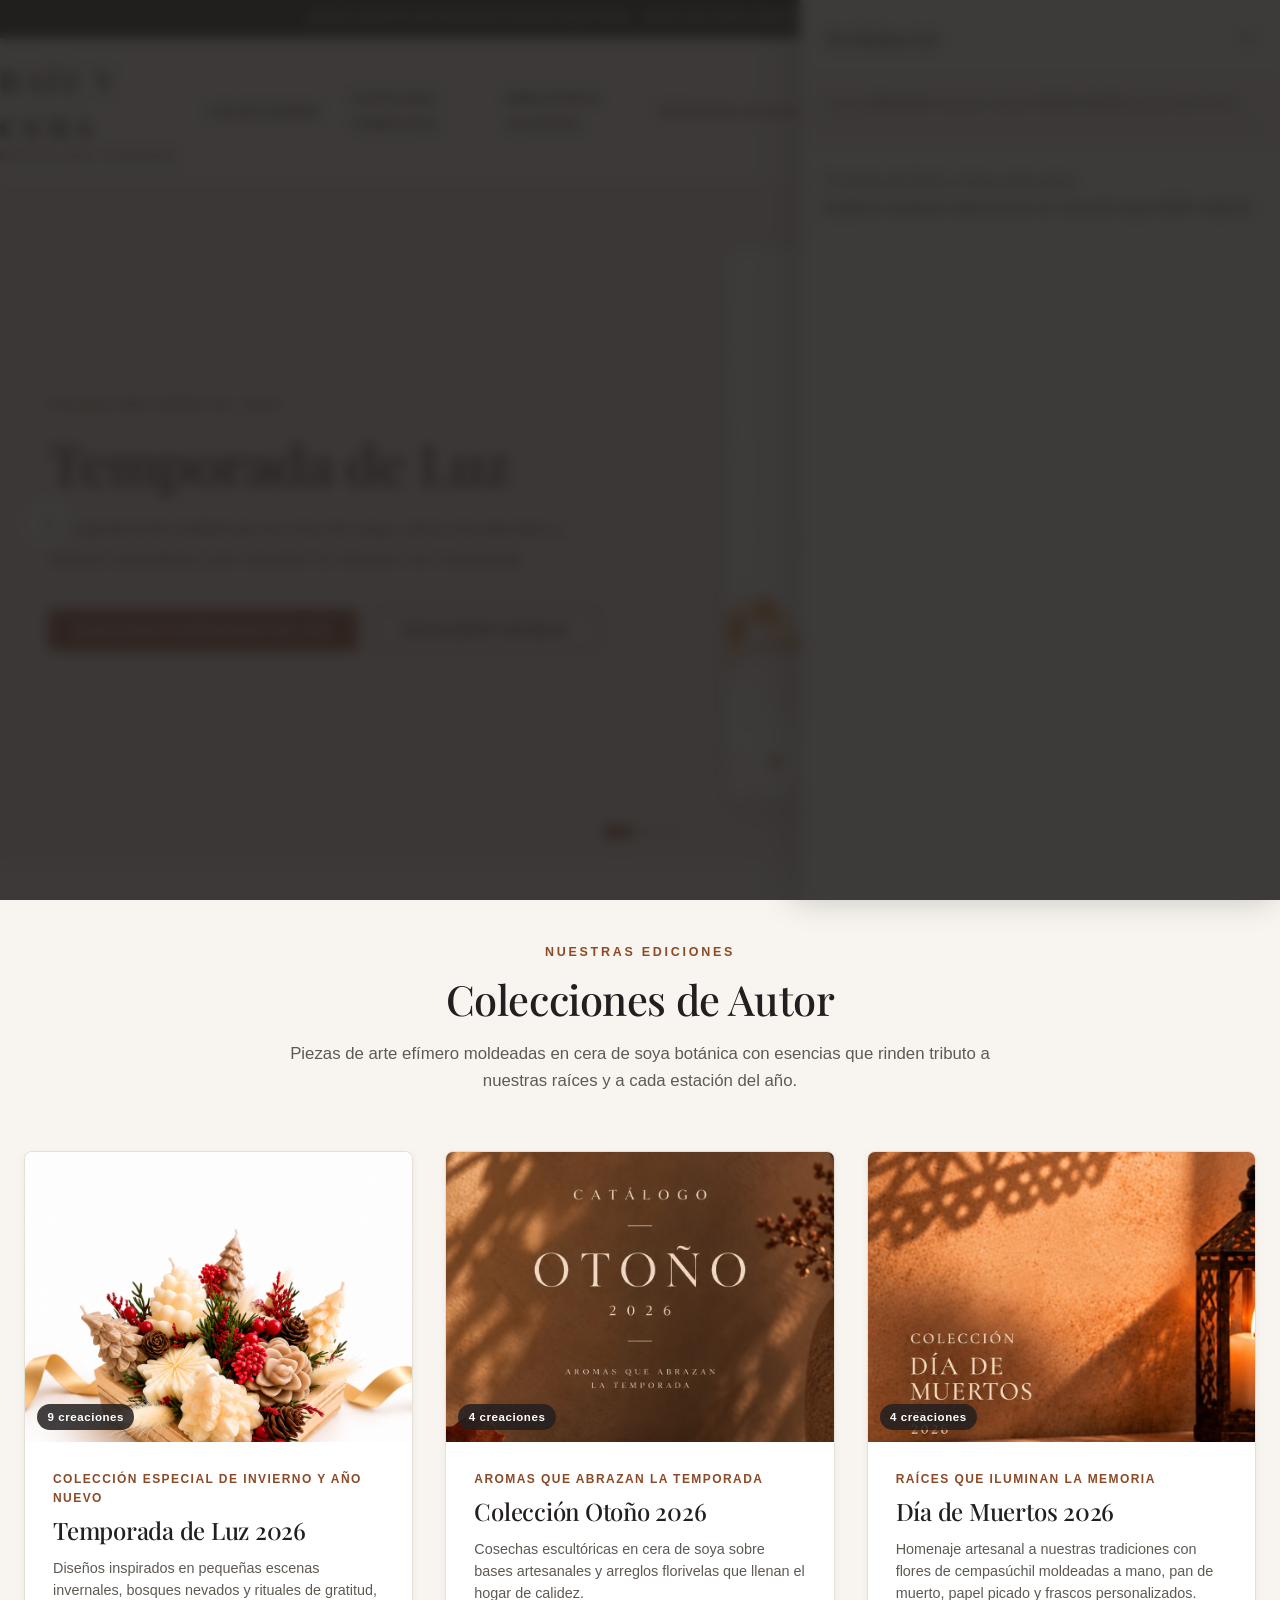
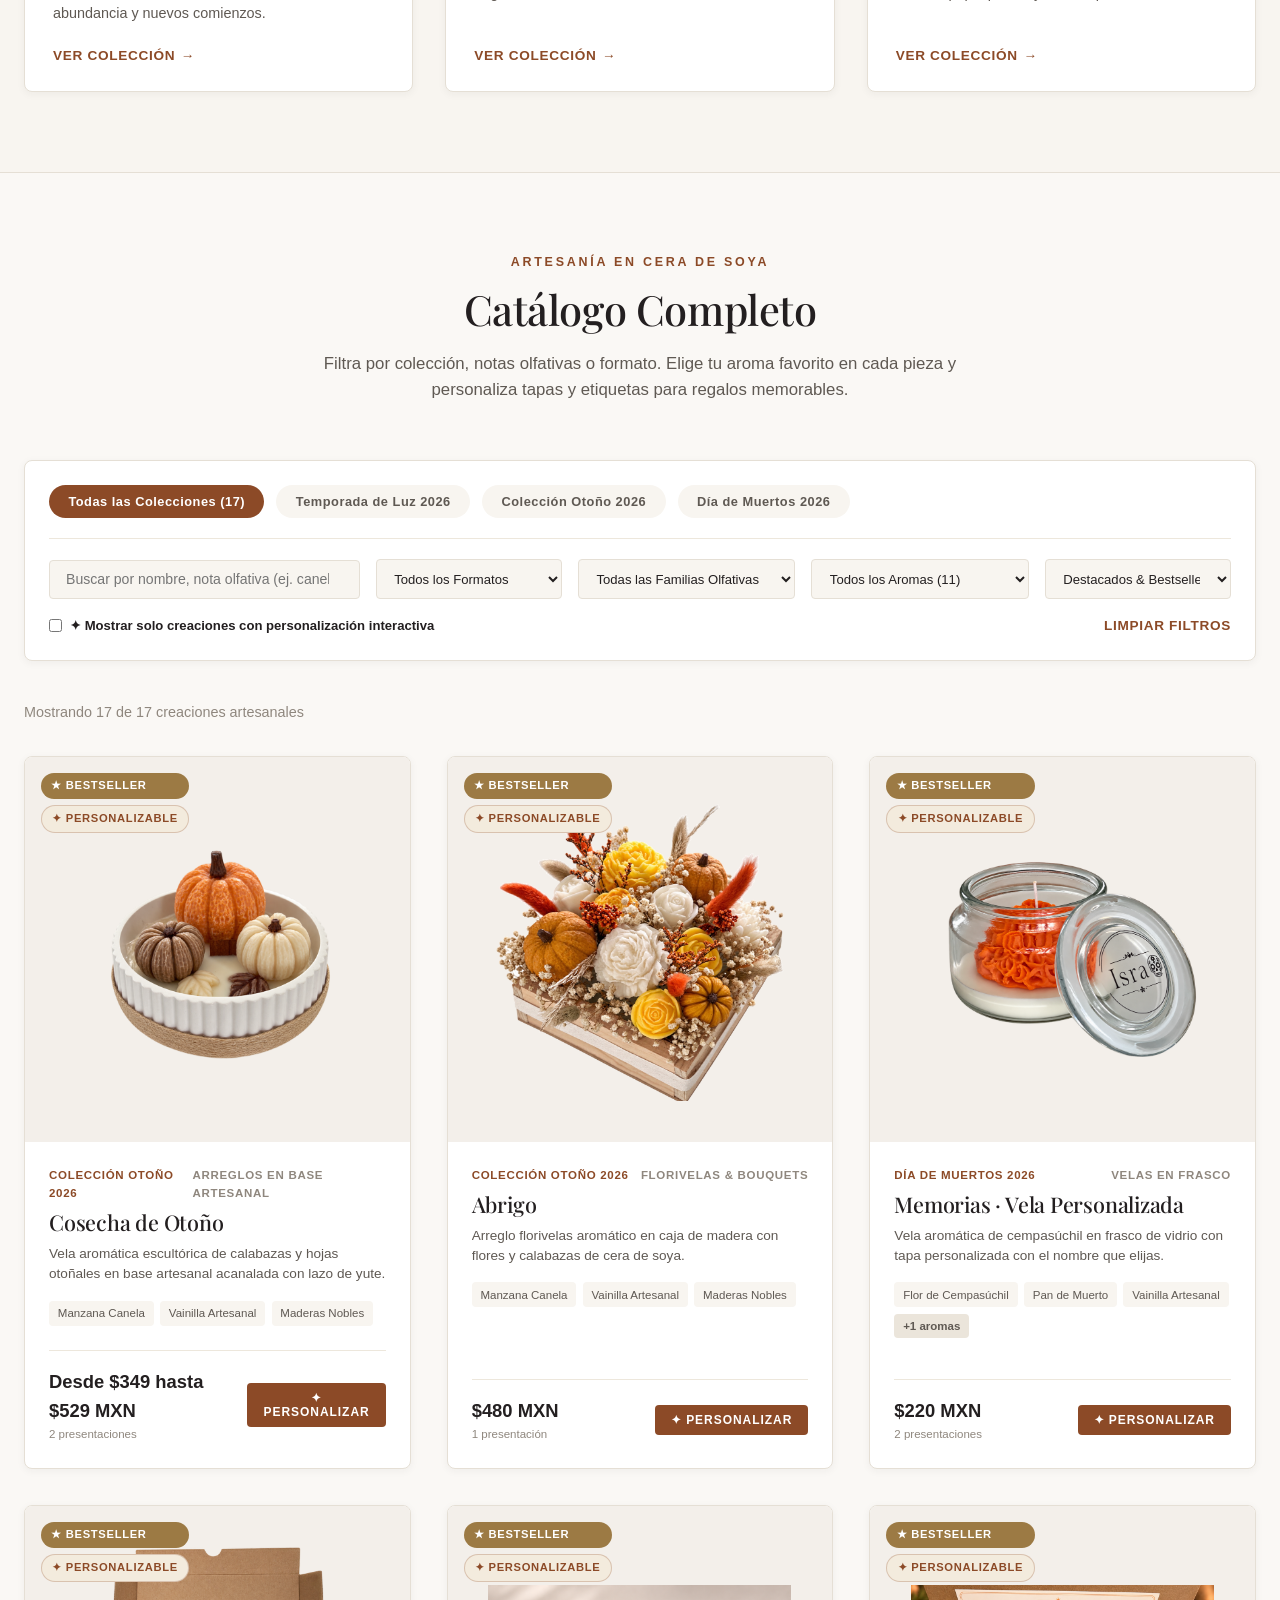
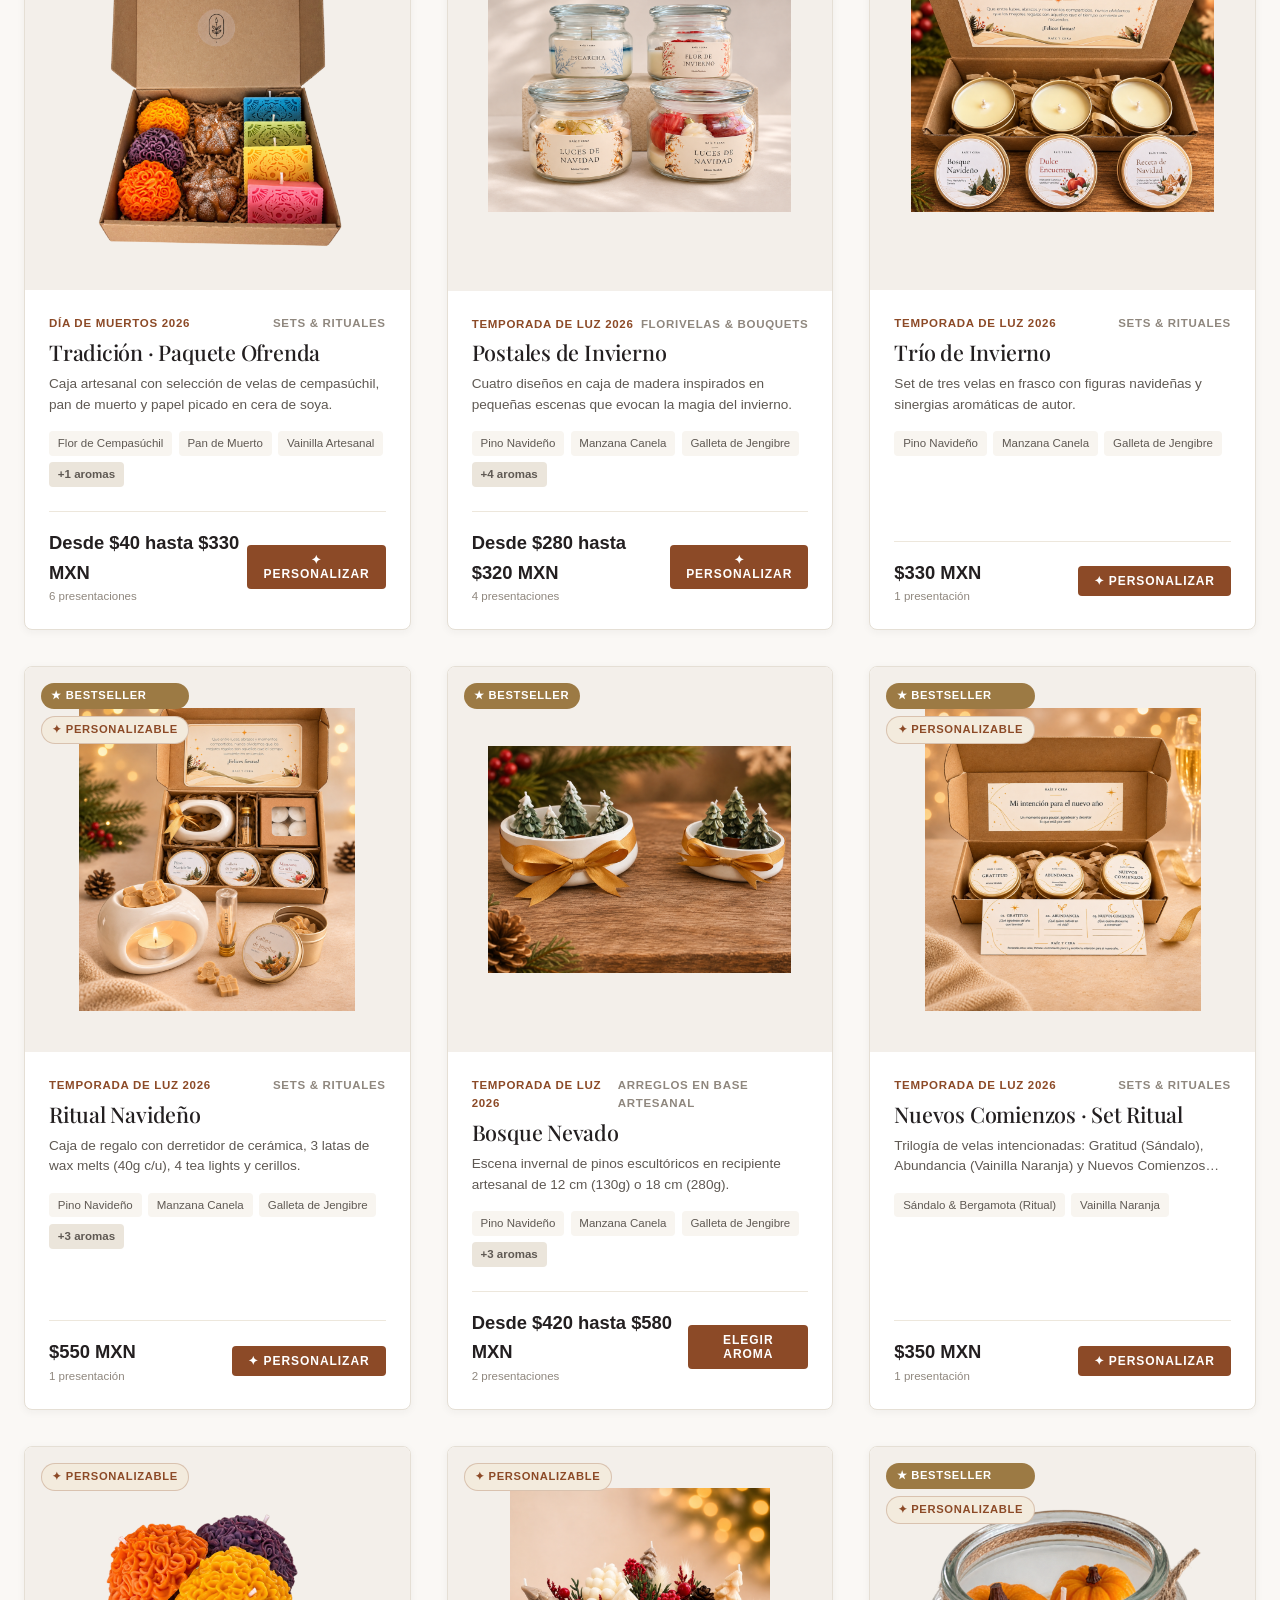
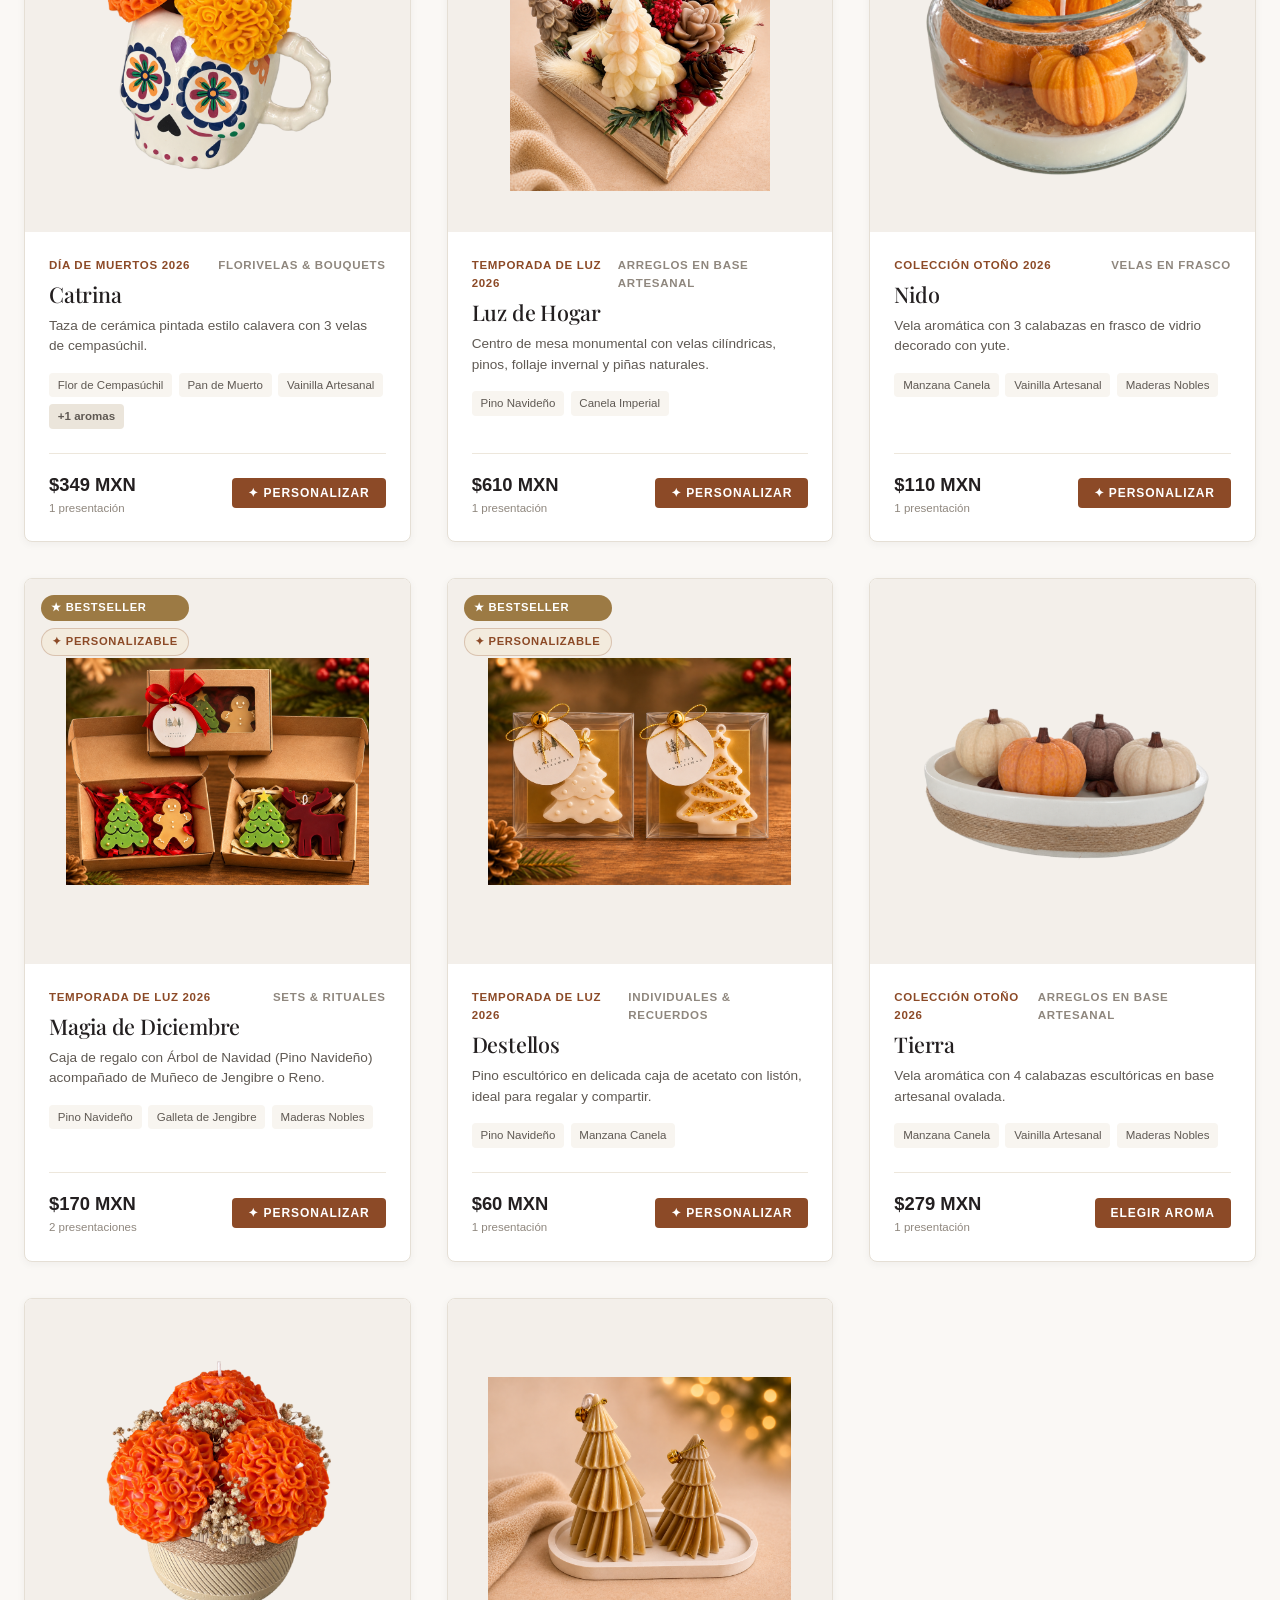
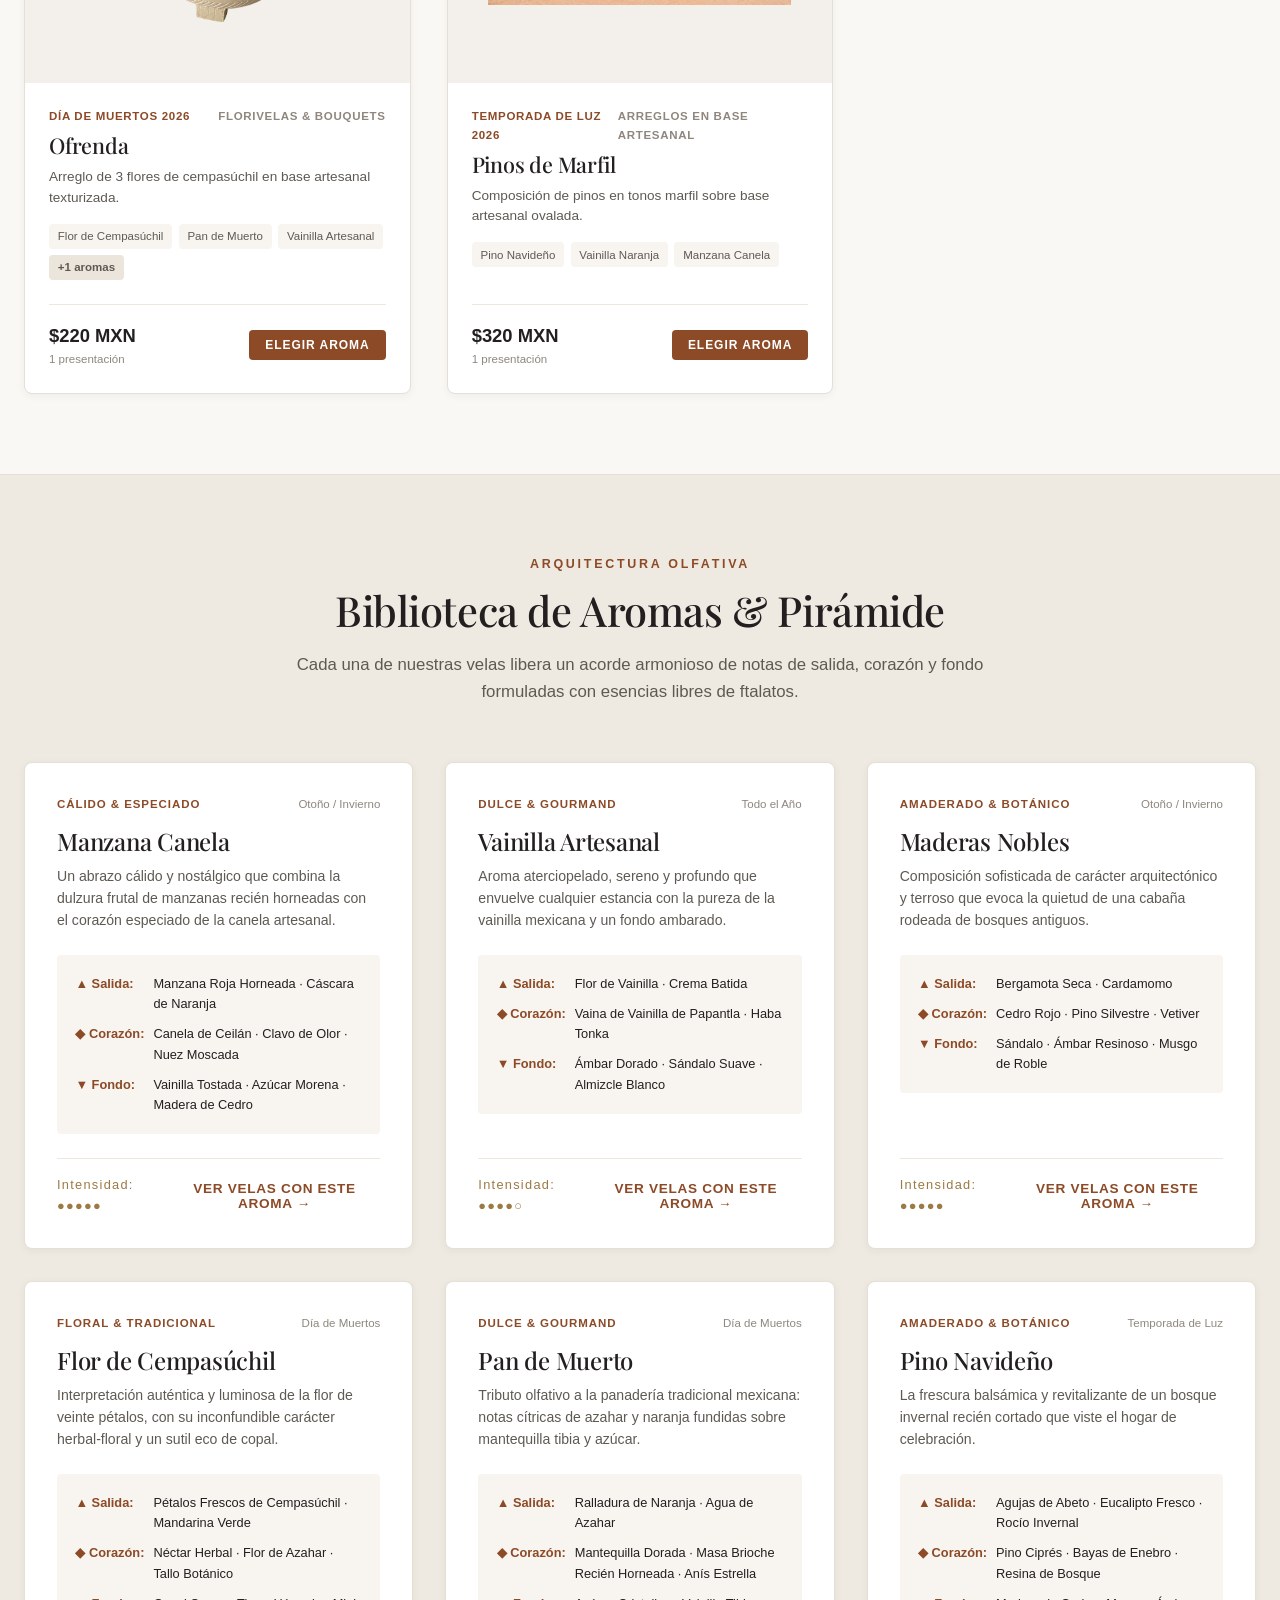
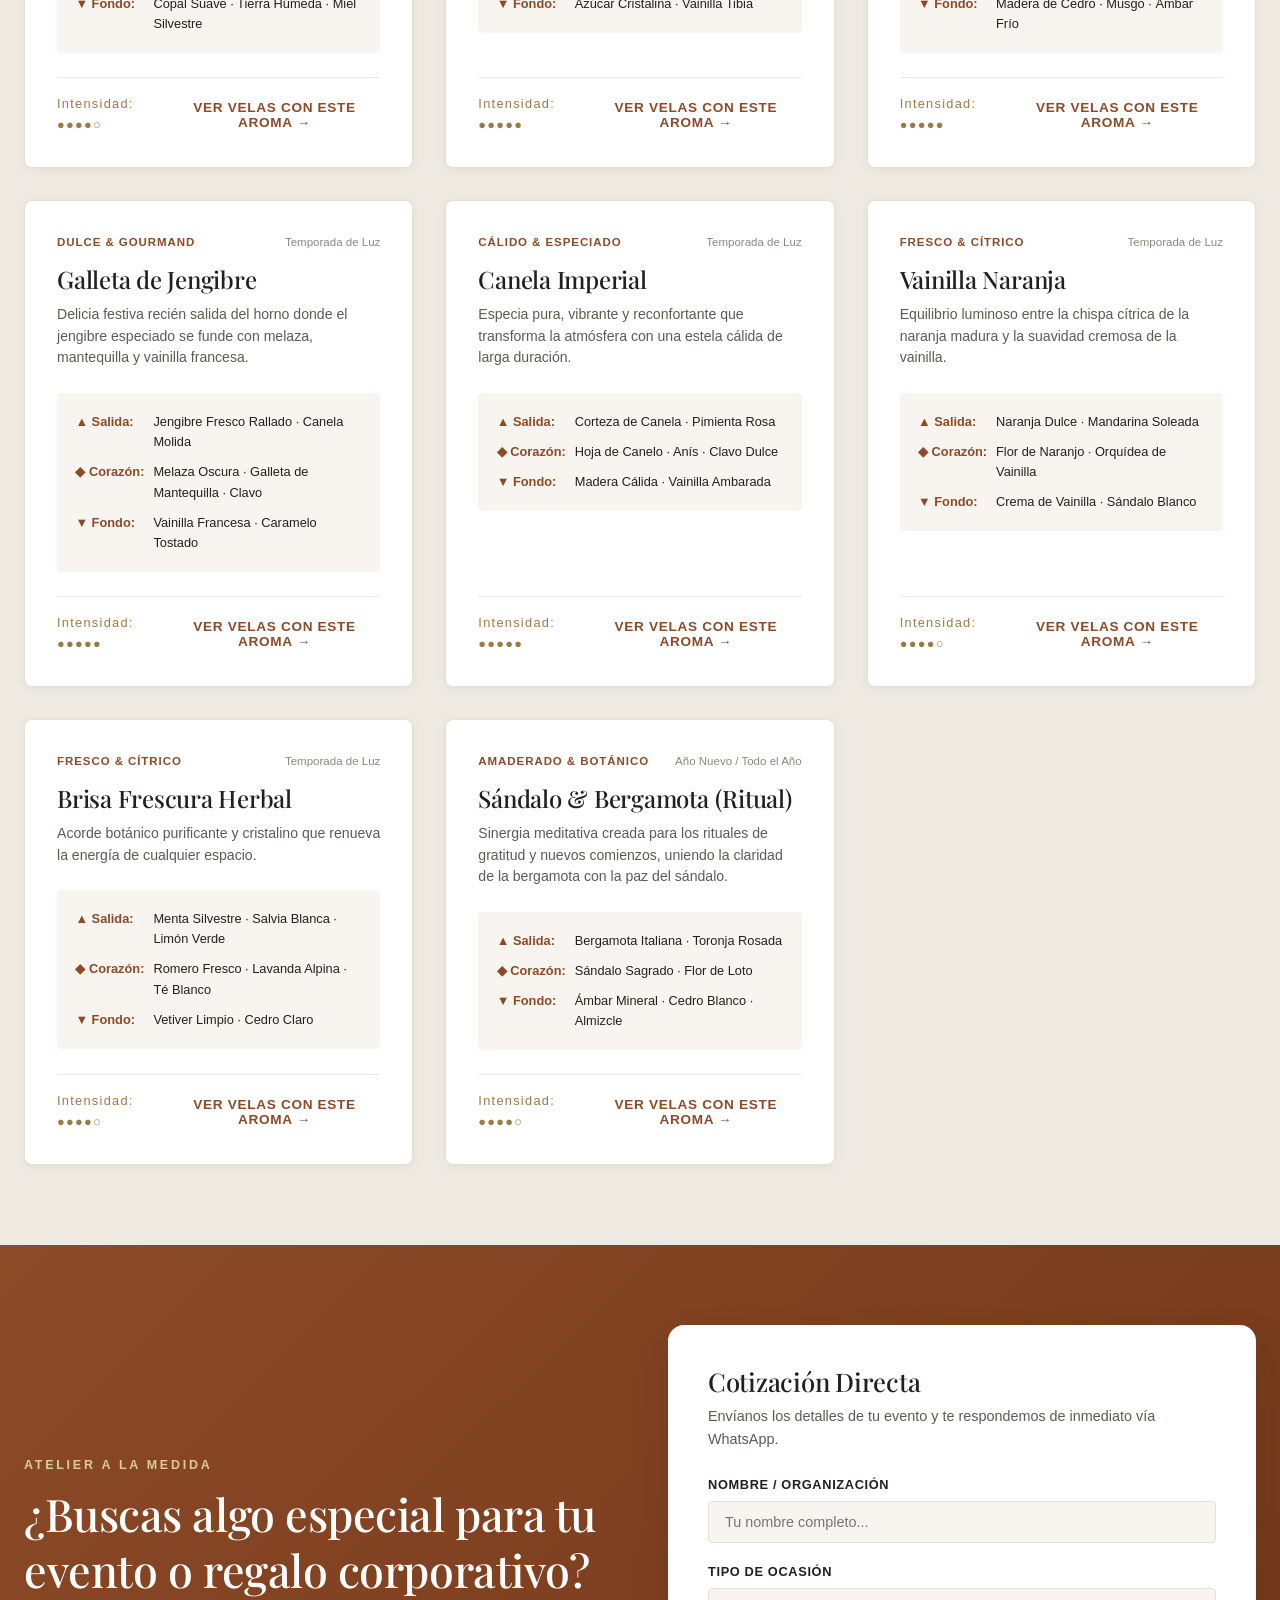
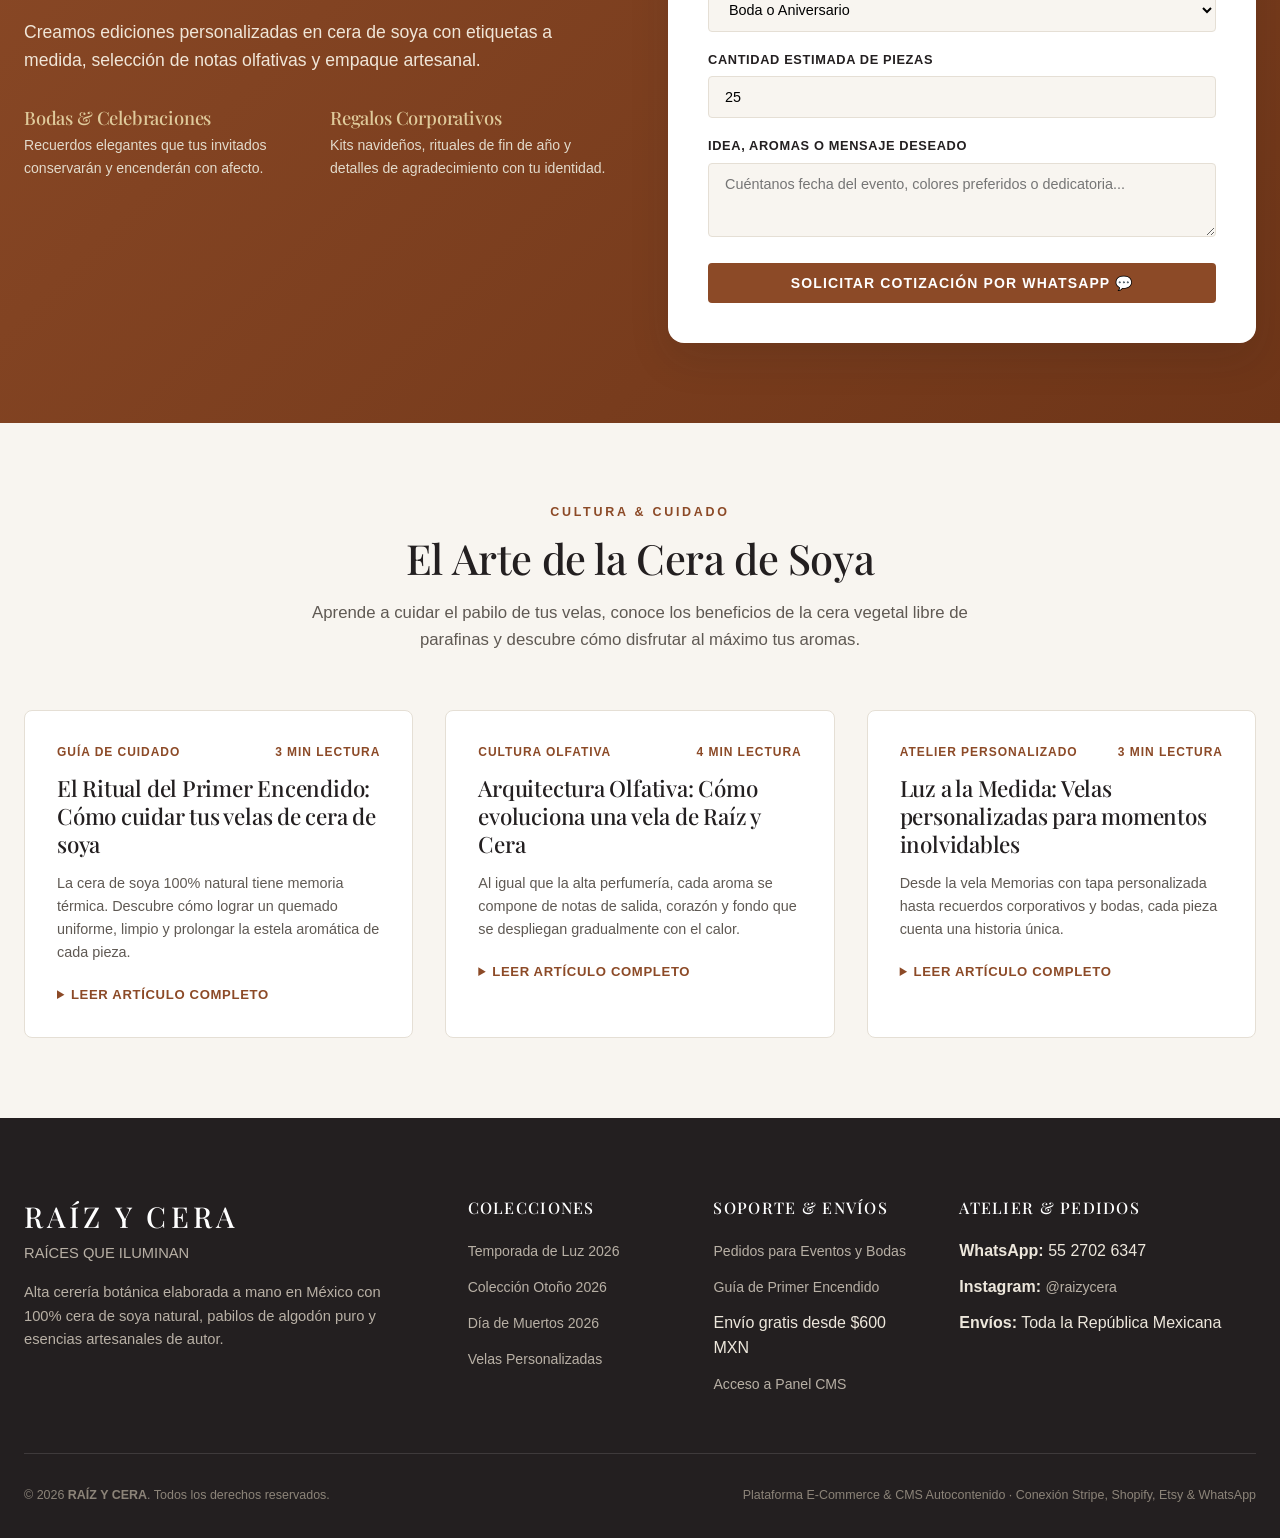
==== index.html @ 75dd3af6 "Lanzamiento Raíz y Cera E-Commerce & CMS" ====
<!DOCTYPE html>
<html lang="es">
<head>
  <meta charset="UTF-8" />
  <meta name="viewport" content="width=device-width, initial-scale=1.0" />
  <title>Raíz y Cera | Raíces que Iluminan · Alta Cerería Botánica en Cera de Soya</title>
  <meta name="description" content="Velas aromáticas y piezas escultóricas en cera de soya 100% natural hechas a mano. Colección Otoño, Día de Muertos y Temporada de Luz 2026." />

  <!-- Google Fonts: Editorial Serif & Clean Sans -->
  <link rel="preconnect" href="https://fonts.googleapis.com" />
  <link rel="preconnect" href="https://fonts.gstatic.com" crossorigin />
  <link href="https://fonts.googleapis.com/css2?family=Playfair+Display:ital,wght@0,400;0,500;0,600;0,700;1,400&family=Plus+Jakarta+Sans:wght@300;400;500;600;700&display=swap" rel="stylesheet" />

  <!-- Main Luxury Storefront Stylesheet -->
  <link rel="stylesheet" href="assets/css/main.css" />
</head>
<body>

  <!-- Top Announcement Bar (Candle Delirium Style) -->
  <div class="top-announcement-bar" role="region" aria-label="Aviso promocional">
    <div class="container">
      <span id="announcement-text">ENVÍO GRATIS EN PEDIDOS DESDE $600 MXN · CERA DE SOYA 100% NATURAL HECHA A MANO</span>
    </div>
  </div>

  <!-- Main Editorial Header -->
  <header class="site-header">
    <div class="container header-inner">
      <a href="#inicio" class="brand-logo-wrap" aria-label="Raíz y Cera - Inicio">
        <span class="brand-logo-title js-brand-name">RAÍZ Y CERA</span>
        <span class="brand-logo-tagline js-brand-tagline">RAÍCES QUE ILUMINAN</span>
      </a>

      <nav class="main-navigation" aria-label="Navegación principal">
        <ul>
          <li><a href="#colecciones">Colecciones</a></li>
          <li><a href="#catalogo">Catálogo Completo</a></li>
          <li><a href="#aromas">Biblioteca Olfativa</a></li>
          <li><a href="#catalogo" class="js-nav-customizable is-highlight">Personalizadas</a></li>
          <li><a href="#pedidos-especiales">Eventos & B2B</a></li>
          <li><a href="#editorial">Guía de Cuidado</a></li>
        </ul>
      </nav>

      <div class="header-utility-actions">
        <a href="admin.html" class="btn-header-admin" title="Abrir Panel de Administración CMS">
          <span>⚙</span> Panel Admin
        </a>
        <button type="button" class="btn-cart-trigger" id="header-cart-btn" aria-label="Abrir bolsa de compras">
          <span>Bolsa</span>
          <span class="cart-count-badge js-cart-count">0</span>
        </button>
      </div>
    </div>
  </header>

  <main id="inicio">
    <!-- Hero Showcase Carousel -->
    <section class="hero-section" aria-label="Colecciones destacadas">
      <div id="hero-carousel-track" class="hero-track">
        <!-- Rendered dynamically by StorefrontAppController -->
      </div>
      <button type="button" class="hero-nav-arrow hero-prev-btn" id="hero-prev-btn" aria-label="Diapositiva anterior">‹</button>
      <button type="button" class="hero-nav-arrow hero-next-btn" id="hero-next-btn" aria-label="Siguiente diapositiva">›</button>
      <div class="hero-dots-container" id="hero-carousel-dots"></div>
    </section>

    <!-- Seasonal Collections Grid -->
    <section id="colecciones" class="section-padding">
      <div class="container">
        <div class="section-header">
          <span class="section-pretitle">Nuestras Ediciones</span>
          <h2 class="section-title">Colecciones de Autor</h2>
          <p class="section-desc">Piezas de arte efímero moldeadas en cera de soya botánica con esencias que rinden tributo a nuestras raíces y a cada estación del año.</p>
        </div>
        <div class="collections-grid" id="collections-grid">
          <!-- Populated dynamically -->
        </div>
      </div>
    </section>

    <!-- Faceted Catalog & Product Grid (Candle Delirium & Yankee Candle style) -->
    <section id="catalogo" class="section-padding catalog-section">
      <div class="container">
        <div class="section-header">
          <span class="section-pretitle">Artesanía en Cera de Soya</span>
          <h2 class="section-title">Catálogo Completo</h2>
          <p class="section-desc">Filtra por colección, notas olfativas o formato. Elige tu aroma favorito en cada pieza y personaliza tapas y etiquetas para regalos memorables.</p>
        </div>

        <!-- Faceted Filter Controls -->
        <div class="catalog-filter-bar">
          <div class="filter-pills-row" id="filter-collection-pills">
            <!-- Populated dynamically -->
          </div>

          <div class="filter-controls-grid">
            <div class="search-box">
              <input type="search" id="catalog-search-input" placeholder="Buscar por nombre, nota olfativa (ej. canela, cempasúchil, pino)..." />
            </div>
            <div class="select-box">
              <select id="filter-category-select">
                <option value="all">Todos los Formatos</option>
              </select>
            </div>
            <div class="select-box">
              <select id="filter-family-select">
                <option value="all">Todas las Familias Olfativas</option>
              </select>
            </div>
            <div class="select-box">
              <select id="filter-fragrance-select">
                <option value="all">Todos los Aromas</option>
              </select>
            </div>
            <div class="select-box">
              <select id="filter-sort-select">
                <option value="featured">Destacados & Bestsellers</option>
                <option value="price-asc">Precio: Menor a Mayor</option>
                <option value="price-desc">Precio: Mayor a Menor</option>
                <option value="name-asc">Nombre (A - Z)</option>
              </select>
            </div>
          </div>

          <div style="margin-top: 1rem; display: flex; justify-content: space-between; align-items: center; flex-wrap: wrap; gap: 0.75rem;">
            <label class="filter-toggle-wrap">
              <input type="checkbox" id="filter-customizable-toggle" />
              <span>✦ Mostrar solo creaciones con personalización interactiva</span>
            </label>
            <button type="button" class="btn-link" id="btn-reset-all-filters">Limpiar Filtros</button>
          </div>
        </div>

        <div class="catalog-meta-row">
          <span id="catalog-results-count">Cargando creaciones...</span>
        </div>

        <!-- Products Grid -->
        <div class="products-grid" id="catalog-products-grid">
          <!-- Populated dynamically -->
        </div>
      </div>
    </section>

    <!-- Olfactory Library & Fragrance Pyramid Explorer -->
    <section id="aromas" class="section-padding fragrance-section">
      <div class="container">
        <div class="section-header">
          <span class="section-pretitle">Arquitectura Olfativa</span>
          <h2 class="section-title">Biblioteca de Aromas & Pirámide</h2>
          <p class="section-desc">Cada una de nuestras velas libera un acorde armonioso de notas de salida, corazón y fondo formuladas con esencias libres de ftalatos.</p>
        </div>
        <div class="fragrance-explorer-grid" id="fragrance-explorer-grid">
          <!-- Populated dynamically -->
        </div>
      </div>
    </section>

    <!-- Custom Orders Concierge (B2B, Weddings & Special Events) -->
    <section id="pedidos-especiales" class="section-padding custom-orders-section">
      <div class="container">
        <div class="custom-orders-grid">
          <div class="custom-orders-text">
            <span class="section-pretitle" style="color: var(--color-gold-light);">Atelier a la Medida</span>
            <h2 id="custom-orders-title">¿Buscas algo especial para tu evento o regalo corporativo?</h2>
            <p id="custom-orders-subtitle">Creamos ediciones personalizadas en cera de soya con etiquetas a medida, selección de notas olfativas y empaque artesanal.</p>
            <div class="custom-orders-pillars">
              <div class="pillar-item">
                <h4>Bodas & Celebraciones</h4>
                <p>Recuerdos elegantes que tus invitados conservarán y encenderán con afecto.</p>
              </div>
              <div class="pillar-item">
                <h4>Regalos Corporativos</h4>
                <p>Kits navideños, rituales de fin de año y detalles de agradecimiento con tu identidad.</p>
              </div>
            </div>
          </div>

          <div class="custom-order-card">
            <h3>Cotización Directa</h3>
            <p>Envíanos los detalles de tu evento y te respondemos de inmediato vía WhatsApp.</p>
            <form id="custom-order-quote-form">
              <div class="form-group-custom">
                <label for="quote-name">Nombre / Organización</label>
                <input type="text" id="quote-name" required placeholder="Tu nombre completo..." />
              </div>
              <div class="form-group-custom">
                <label for="quote-event-type">Tipo de Ocasión</label>
                <select id="quote-event-type">
                  <option value="Boda o Aniversario">Boda o Aniversario</option>
                  <option value="Regalos Corporativos de Fin de Año">Regalos Corporativos de Fin de Año</option>
                  <option value="Bautizo o Comunión">Bautizo o Primera Comunión</option>
                  <option value="Altar Familiar / Día de Muertos">Altar Familiar / Día de Muertos</option>
                  <option value="Edición Especial Personalizada">Edición Especial Personalizada</option>
                </select>
              </div>
              <div class="form-group-custom">
                <label for="quote-quantity">Cantidad Estimada de Piezas</label>
                <input type="number" id="quote-quantity" value="25" min="5" max="1000" />
              </div>
              <div class="form-group-custom">
                <label for="quote-details">Idea, Aromas o Mensaje Deseado</label>
                <textarea id="quote-details" rows="3" placeholder="Cuéntanos fecha del evento, colores preferidos o dedicatoria..."></textarea>
              </div>
              <button type="submit" class="btn btn-primary" style="width: 100%; justify-content: center;">
                Solicitar Cotización por WhatsApp 💬
              </button>
            </form>
          </div>
        </div>
      </div>
    </section>

    <!-- Editorial Blog & Candle Care Guide -->
    <section id="editorial" class="section-padding">
      <div class="container">
        <div class="section-header">
          <span class="section-pretitle">Cultura & Cuidado</span>
          <h2 class="section-title">El Arte de la Cera de Soya</h2>
          <p class="section-desc">Aprende a cuidar el pabilo de tus velas, conoce los beneficios de la cera vegetal libre de parafinas y descubre cómo disfrutar al máximo tus aromas.</p>
        </div>
        <div class="editorial-grid" id="editorial-posts-grid">
          <!-- Populated dynamically -->
        </div>
      </div>
    </section>
  </main>

  <!-- Site Footer -->
  <footer class="site-footer">
    <div class="container">
      <div class="footer-grid">
        <div class="footer-brand">
          <h3 class="js-brand-name">RAÍZ Y CERA</h3>
          <p class="js-brand-tagline">RAÍCES QUE ILUMINAN</p>
          <p style="margin-top: 1rem;">Alta cerería botánica elaborada a mano en México con 100% cera de soya natural, pabilos de algodón puro y esencias artesanales de autor.</p>
        </div>

        <div class="footer-col">
          <h4>Colecciones</h4>
          <ul>
            <li><a href="#catalogo" class="js-filter-collection" data-collection="temporada-de-luz">Temporada de Luz 2026</a></li>
            <li><a href="#catalogo" class="js-filter-collection" data-collection="coleccion-otono">Colección Otoño 2026</a></li>
            <li><a href="#catalogo" class="js-filter-collection" data-collection="dia-de-muertos">Día de Muertos 2026</a></li>
            <li><a href="#catalogo" class="js-nav-customizable">Velas Personalizadas</a></li>
          </ul>
        </div>

        <div class="footer-col">
          <h4>Soporte & Envíos</h4>
          <ul>
            <li><a href="#pedidos-especiales">Pedidos para Eventos y Bodas</a></li>
            <li><a href="#editorial">Guía de Primer Encendido</a></li>
            <li><span>Envío gratis desde $600 MXN</span></li>
            <li><a href="admin.html">Acceso a Panel CMS</a></li>
          </ul>
        </div>

        <div class="footer-col">
          <h4>Atelier & Pedidos</h4>
          <ul>
            <li><strong>WhatsApp:</strong> <span class="js-whatsapp-display">55 2702 6347</span></li>
            <li><strong>Instagram:</strong> <a href="https://www.instagram.com/raizycera" target="_blank" rel="noopener" class="js-instagram-handle">@raizycera</a></li>
            <li><strong>Envíos:</strong> Toda la República Mexicana</li>
          </ul>
        </div>
      </div>

      <div class="footer-bottom">
        <span>&copy; 2026 <strong class="js-brand-name">Raíz y Cera</strong>. Todos los derechos reservados.</span>
        <span>Plataforma E-Commerce & CMS Autocontenido · Conexión Stripe, Shopify, Etsy & WhatsApp</span>
      </div>
    </div>
  </footer>

  <!-- Slide-Out Cart Drawer -->
  <div class="drawer-backdrop" id="cart-drawer-backdrop" hidden></div>
  <aside class="cart-drawer" id="cart-drawer" hidden aria-label="Bolsa de compras">
    <div class="cart-drawer-header">
      <h3>Tu Bolsa (<span class="js-cart-count">0</span>)</h3>
      <button type="button" class="drawer-close-btn" id="cart-drawer-close" aria-label="Cerrar bolsa">&times;</button>
    </div>

    <!-- Free Shipping Progress Tracker -->
    <div class="cart-shipping-banner">
      <p id="cart-shipping-message">Cargando regla de envío...</p>
      <div class="progress-track">
        <div class="progress-fill" id="cart-shipping-progress-bar" style="width: 0%;"></div>
      </div>
    </div>

    <!-- Cart Line Items -->
    <div class="cart-items-container" id="cart-items-list">
      <!-- Populated dynamically -->
    </div>

    <!-- Cart Footer & Omnichannel Checkout -->
    <div class="cart-drawer-footer" id="cart-drawer-footer">
      <div class="cart-totals-summary">
        <div class="total-row">
          <span>Subtotal:</span>
          <strong id="cart-subtotal-amount">$0 MXN</strong>
        </div>
        <div class="total-row">
          <span>Envío Nacional:</span>
          <span id="cart-shipping-amount">Calculando...</span>
        </div>
        <div class="total-row grand-total">
          <span>Total Estimado:</span>
          <strong id="cart-total-amount">$0 MXN</strong>
        </div>
      </div>

      <!-- Customer Fast-Order Details -->
      <div style="margin-bottom: 1rem; display: flex; flex-direction: column; gap: 0.4rem;">
        <input type="text" id="checkout-customer-name" placeholder="Tu nombre para el envío / pedido..." style="padding: 0.5rem; font-size: 0.8rem; border: 1px solid var(--color-border); border-radius: 4px;" />
        <input type="tel" id="checkout-customer-phone" placeholder="WhatsApp o teléfono de contacto..." style="padding: 0.5rem; font-size: 0.8rem; border: 1px solid var(--color-border); border-radius: 4px;" />
        <input type="text" id="checkout-customer-city" placeholder="Ciudad o dirección de entrega..." style="padding: 0.5rem; font-size: 0.8rem; border: 1px solid var(--color-border); border-radius: 4px;" />
      </div>

      <!-- 3 Checkout Channels -->
      <div class="cart-checkout-actions">
        <button type="button" class="btn btn-checkout-stripe btn-lg" id="btn-checkout-stripe">
          💳 Pagar con Stripe (Tarjeta / Débito)
        </button>
        <button type="button" class="btn btn-checkout-wa btn-lg" id="btn-checkout-whatsapp">
          💬 Confirmar y Pedir por WhatsApp
        </button>
        <div class="cart-marketplaces-row">
          <button type="button" class="btn btn-checkout-shopify btn-sm" id="btn-checkout-shopify">
            🛍️ Ver en Shopify
          </button>
          <button type="button" class="btn btn-checkout-etsy btn-sm" id="btn-checkout-etsy">
            🧡 Ver en Etsy
          </button>
        </div>
      </div>
    </div>
  </aside>

  <!-- Product Detail & Interactive Customization Modal -->
  <div class="modal-backdrop" id="product-detail-modal" hidden>
    <div class="modal-dialog">
      <button type="button" class="modal-close-btn" id="product-modal-close" aria-label="Cerrar ventana">&times;</button>
      <div id="product-modal-body">
        <!-- Rendered dynamically by StorefrontAppController -->
      </div>
    </div>
  </div>

  <!-- Checkout Status & Stripe Sandbox Modal -->
  <div class="modal-backdrop" id="checkout-status-modal" hidden>
    <div class="modal-dialog" style="max-width: 580px;">
      <button type="button" class="modal-close-btn" id="checkout-status-close" aria-label="Cerrar ventana">&times;</button>
      <div id="checkout-status-body">
        <!-- Populated dynamically -->
      </div>
    </div>
  </div>

  <!-- Storefront Application Script (OOP ES Module) -->
  <script type="module" src="src/ui/storefront_controller.js"></script>
</body>
</html>
---- assets/css/main.css ----
/*
Module: main.css
Description: High-end editorial styling for Raíz y Cera (Raíces que iluminan).
             Inspired by Candle Delirium, Bath & Body Works, and Yankee Candle.
             Features warm terracotta, amber, desert sand, soft cream, and subtle gold.

Author: Antigravity AI Agent
License: Proprietary / Internal

Version History:
- v1.0.0 | 2026-11-20 | Initial production release
*/

:root {
  --font-serif: "Playfair Display", "Cormorant Garamond", "Didot", "Bodoni MT", Georgia, serif;
  --font-sans: -apple-system, BlinkMacSystemFont, "Segoe UI", Roboto, "Helvetica Neue", Arial, sans-serif;
  --color-terracotta: #8C4A27;
  --color-terracotta-dark: #6E3518;
  --color-amber: #B85D19;
  --color-gold: #9C7A44;
  --color-gold-light: #DFCA9B;
  --color-bg-sand: #F8F5F0;
  --color-bg-card: #FFFFFF;
  --color-text-primary: #231F20;
  --color-text-secondary: #5F5953;
  --color-text-muted: #8F877E;
  --color-border: #E5DFD5;
  --color-border-subtle: #EDE7DC;
  --color-accent-badge: #F3EBDD;
  --color-success: #2E7D32;
  --color-danger: #C62828;
  --shadow-sm: 0 2px 8px rgba(35, 31, 32, 0.05);
  --shadow-md: 0 8px 24px rgba(35, 31, 32, 0.08);
  --shadow-lg: 0 16px 40px rgba(35, 31, 32, 0.12);
  --radius-sm: 4px;
  --radius-md: 8px;
  --radius-lg: 16px;
  --transition-fast: 0.2s ease;
  --transition-smooth: 0.35s cubic-bezier(0.16, 1, 0.3, 1);
}

*, *::before, *::after {
  box-sizing: border-box;
  margin: 0;
  padding: 0;
}

html {
  font-size: 16px;
  scroll-behavior: smooth;
}

body {
  font-family: var(--font-sans);
  background-color: var(--color-bg-sand);
  color: var(--color-text-primary);
  line-height: 1.6;
  -webkit-font-smoothing: antialiased;
}

body.modal-open,
body.drawer-open {
  overflow: hidden;
}

/* =========================================
   TYPOGRAPHY & UTILITIES
========================================= */
h1, h2, h3, h4, h5, h6 {
  font-family: var(--font-serif);
  font-weight: 500;
  line-height: 1.25;
  color: var(--color-text-primary);
  letter-spacing: -0.01em;
}

p {
  color: var(--color-text-secondary);
}

a {
  color: inherit;
  text-decoration: none;
}

button {
  font-family: inherit;
  cursor: pointer;
  border: none;
  background: none;
}

.container {
  width: 100%;
  max-width: 1320px;
  margin: 0 auto;
  padding: 0 1.5rem;
}

/* =========================================
   BUTTONS & BADGES
========================================= */
.btn {
  display: inline-flex;
  align-items: center;
  justify-content: center;
  padding: 0.75rem 1.75rem;
  font-size: 0.875rem;
  font-weight: 600;
  text-transform: uppercase;
  letter-spacing: 0.08em;
  border-radius: var(--radius-sm);
  transition: all var(--transition-fast);
  cursor: pointer;
}

.btn-primary {
  background-color: var(--color-terracotta);
  color: #FFFFFF;
}

.btn-primary:hover {
  background-color: var(--color-terracotta-dark);
  box-shadow: 0 4px 14px rgba(140, 74, 39, 0.28);
}

.btn-outline {
  border: 1px solid currentColor;
  color: var(--color-text-primary);
  background-color: transparent;
}

.btn-outline:hover {
  background-color: var(--color-text-primary);
  color: #FFFFFF;
}

.btn-lg {
  padding: 1rem 2.25rem;
  font-size: 0.95rem;
}

.btn-sm {
  padding: 0.5rem 1rem;
  font-size: 0.75rem;
}

.btn-link {
  color: var(--color-terracotta);
  font-weight: 600;
  font-size: 0.85rem;
  letter-spacing: 0.05em;
  text-transform: uppercase;
  display: inline-flex;
  align-items: center;
  gap: 0.35rem;
  transition: transform var(--transition-fast);
}

.btn-link:hover {
  transform: translateX(4px);
}

.badge {
  display: inline-flex;
  align-items: center;
  padding: 0.25rem 0.65rem;
  font-size: 0.7rem;
  font-weight: 700;
  letter-spacing: 0.06em;
  text-transform: uppercase;
  border-radius: 999px;
}

.badge-bestseller {
  background-color: var(--color-gold);
  color: #FFFFFF;
}

.badge-customizable {
  background-color: var(--color-accent-badge);
  color: var(--color-terracotta);
  border: 1px solid rgba(140, 74, 39, 0.25);
}

/* =========================================
   TOP ANNOUNCEMENT BAR (CANDLE DELIRIUM STYLE)
========================================= */
.top-announcement-bar {
  background-color: var(--color-text-primary);
  color: #FFFFFF;
  text-align: center;
  font-size: 0.78rem;
  letter-spacing: 0.09em;
  text-transform: uppercase;
  padding: 0.55rem 1rem;
  font-weight: 500;
  position: relative;
  z-index: 100;
}

/* =========================================
   HEADER & NAVIGATION
========================================= */
.site-header {
  background-color: rgba(248, 245, 240, 0.96);
  backdrop-filter: blur(10px);
  border-bottom: 1px solid var(--color-border);
  position: sticky;
  top: 0;
  z-index: 90;
}

.header-inner {
  display: flex;
  align-items: center;
  justify-content: space-between;
  padding: 1.15rem 0;
  gap: 1.5rem;
}

.brand-logo-wrap {
  display: flex;
  flex-direction: column;
  align-items: flex-start;
}

.brand-logo-title {
  font-family: var(--font-serif);
  font-size: 1.85rem;
  letter-spacing: 0.15em;
  font-weight: 600;
  color: var(--color-text-primary);
  text-transform: uppercase;
}

.brand-logo-tagline {
  font-size: 0.68rem;
  letter-spacing: 0.25em;
  text-transform: uppercase;
  color: var(--color-terracotta);
  font-weight: 600;
  margin-top: -3px;
}

.main-navigation ul {
  display: flex;
  list-style: none;
  gap: 2rem;
  align-items: center;
}

.main-navigation a {
  font-size: 0.85rem;
  text-transform: uppercase;
  letter-spacing: 0.08em;
  font-weight: 600;
  color: var(--color-text-primary);
  position: relative;
  transition: color var(--transition-fast);
}

.main-navigation a:hover,
.main-navigation a.is-highlight {
  color: var(--color-terracotta);
}

.main-navigation a.is-highlight::after {
  content: "✦";
  position: absolute;
  top: -8px;
  right: -12px;
  font-size: 0.65rem;
  color: var(--color-amber);
}

.header-utility-actions {
  display: flex;
  align-items: center;
  gap: 1rem;
}

.btn-header-admin {
  font-size: 0.75rem;
  font-weight: 700;
  letter-spacing: 0.05em;
  text-transform: uppercase;
  padding: 0.45rem 0.85rem;
  border-radius: var(--radius-sm);
  background-color: #EDE7DC;
  color: var(--color-text-primary);
  display: inline-flex;
  align-items: center;
  gap: 0.35rem;
}

.btn-header-admin:hover {
  background-color: #E2DACB;
}

.btn-cart-trigger {
  display: inline-flex;
  align-items: center;
  gap: 0.5rem;
  background-color: var(--color-terracotta);
  color: #FFFFFF;
  padding: 0.55rem 1.15rem;
  border-radius: 999px;
  font-size: 0.82rem;
  font-weight: 700;
  letter-spacing: 0.05em;
  transition: transform var(--transition-fast);
}

.btn-cart-trigger:hover {
  transform: scale(1.03);
}

.cart-count-badge {
  background-color: #FFFFFF;
  color: var(--color-terracotta);
  border-radius: 999px;
  font-size: 0.72rem;
  font-weight: 800;
  padding: 0.1rem 0.45rem;
}

/* =========================================
   HERO CAROUSEL SECTION
========================================= */
.hero-section {
  position: relative;
  overflow: hidden;
  background-color: #EFEAE1;
  border-bottom: 1px solid var(--color-border);
}

.hero-track {
  position: relative;
  min-height: 560px;
}

.hero-slide {
  position: absolute;
  inset: 0;
  opacity: 0;
  visibility: hidden;
  display: grid;
  grid-template-columns: 1.1fr 0.9fr;
  align-items: center;
  padding: 4rem 3rem;
  gap: 3rem;
  max-width: 1320px;
  margin: 0 auto;
  transition: opacity 0.8s ease, visibility 0.8s ease;
}

.hero-slide.is-active {
  opacity: 1;
  visibility: visible;
  position: relative;
}

.hero-badge {
  font-size: 0.78rem;
  letter-spacing: 0.22em;
  font-weight: 700;
  text-transform: uppercase;
  color: var(--color-terracotta);
  display: block;
  margin-bottom: 1rem;
}

.hero-title {
  font-size: 3.5rem;
  line-height: 1.12;
  margin-bottom: 1.25rem;
  color: var(--color-text-primary);
}

.hero-subtitle {
  font-size: 1.15rem;
  line-height: 1.6;
  max-width: 540px;
  margin-bottom: 2.25rem;
  color: var(--color-text-secondary);
}

.hero-actions {
  display: flex;
  gap: 1rem;
  flex-wrap: wrap;
}

.hero-slide-visual {
  display: flex;
  justify-content: center;
  align-items: center;
}

.hero-image-frame {
  width: 100%;
  max-width: 500px;
  aspect-ratio: 1 / 1.1;
  border-radius: var(--radius-lg);
  overflow: hidden;
  box-shadow: var(--shadow-lg);
  background-color: #FFFFFF;
}

.hero-image-frame img {
  width: 100%;
  height: 100%;
  object-fit: cover;
  display: block;
}

.hero-nav-arrow {
  position: absolute;
  top: 50%;
  transform: translateY(-50%);
  z-index: 10;
  width: 48px;
  height: 48px;
  background-color: rgba(255, 255, 255, 0.85);
  border-radius: 50%;
  display: flex;
  align-items: center;
  justify-content: center;
  font-size: 1.5rem;
  color: var(--color-text-primary);
  box-shadow: var(--shadow-sm);
  transition: all var(--transition-fast);
}

.hero-nav-arrow:hover {
  background-color: #FFFFFF;
  transform: translateY(-50%) scale(1.1);
}

.hero-prev-btn { left: 1.5rem; }
.hero-next-btn { right: 1.5rem; }

.hero-dots-container {
  position: absolute;
  bottom: 1.5rem;
  left: 0;
  right: 0;
  display: flex;
  justify-content: center;
  gap: 0.65rem;
  z-index: 10;
}

.hero-dot {
  width: 12px;
  height: 12px;
  border-radius: 50%;
  background-color: rgba(35, 31, 32, 0.25);
  transition: all var(--transition-fast);
}

.hero-dot.is-active {
  background-color: var(--color-terracotta);
  width: 32px;
  border-radius: 999px;
}

/* =========================================
   COLLECTIONS SHOWCASE SECTION
========================================= */
.section-padding {
  padding: 5rem 0;
}

.section-header {
  text-align: center;
  margin-bottom: 3.5rem;
  max-width: 720px;
  margin-left: auto;
  margin-right: auto;
}

.section-pretitle {
  font-size: 0.78rem;
  letter-spacing: 0.22em;
  font-weight: 700;
  text-transform: uppercase;
  color: var(--color-terracotta);
  margin-bottom: 0.6rem;
  display: block;
}

.section-title {
  font-size: 2.6rem;
  margin-bottom: 1rem;
}

.section-desc {
  font-size: 1.05rem;
}

.collections-grid {
  display: grid;
  grid-template-columns: repeat(3, 1fr);
  gap: 2rem;
}

.collection-card {
  background-color: var(--color-bg-card);
  border-radius: var(--radius-md);
  overflow: hidden;
  border: 1px solid var(--color-border);
  box-shadow: var(--shadow-sm);
  display: flex;
  flex-direction: column;
  transition: transform var(--transition-smooth), box-shadow var(--transition-smooth);
}

.collection-card:hover {
  transform: translateY(-6px);
  box-shadow: var(--shadow-md);
}

.collection-card-image {
  position: relative;
  aspect-ratio: 4 / 3;
  overflow: hidden;
  background-color: #EFEAE1;
}

.collection-card-image img {
  width: 100%;
  height: 100%;
  object-fit: cover;
  transition: transform 0.6s ease;
}

.collection-card:hover .collection-card-image img {
  transform: scale(1.05);
}

.collection-count {
  position: absolute;
  bottom: 0.75rem;
  left: 0.75rem;
  background-color: rgba(35, 31, 32, 0.85);
  color: #FFFFFF;
  font-size: 0.72rem;
  font-weight: 600;
  letter-spacing: 0.05em;
  padding: 0.25rem 0.65rem;
  border-radius: 999px;
}

.collection-card-body {
  padding: 1.75rem;
  display: flex;
  flex-direction: column;
  flex-grow: 1;
}

.collection-subtitle {
  font-size: 0.75rem;
  letter-spacing: 0.12em;
  text-transform: uppercase;
  color: var(--color-terracotta);
  font-weight: 700;
  margin-bottom: 0.4rem;
}

.collection-title {
  font-size: 1.5rem;
  margin-bottom: 0.75rem;
}

.collection-desc {
  font-size: 0.9rem;
  line-height: 1.55;
  margin-bottom: 1.5rem;
  flex-grow: 1;
}

/* =========================================
   FACETED FILTER BAR (CANDLE DELIRIUM & BATH & BODY WORKS STYLE)
========================================= */
.catalog-section {
  background-color: #FAF8F5;
  border-top: 1px solid var(--color-border);
  border-bottom: 1px solid var(--color-border);
}

.catalog-filter-bar {
  background-color: var(--color-bg-card);
  padding: 1.5rem;
  border-radius: var(--radius-md);
  border: 1px solid var(--color-border);
  box-shadow: var(--shadow-sm);
  margin-bottom: 2.5rem;
}

.filter-pills-row {
  display: flex;
  gap: 0.75rem;
  flex-wrap: wrap;
  padding-bottom: 1.25rem;
  border-bottom: 1px solid var(--color-border-subtle);
  margin-bottom: 1.25rem;
}

.filter-pill {
  padding: 0.5rem 1.15rem;
  border-radius: 999px;
  font-size: 0.8rem;
  font-weight: 600;
  letter-spacing: 0.04em;
  background-color: var(--color-bg-sand);
  color: var(--color-text-secondary);
  border: 1px solid transparent;
  transition: all var(--transition-fast);
}

.filter-pill:hover {
  background-color: #EFE7DA;
  color: var(--color-text-primary);
}

.filter-pill.is-active {
  background-color: var(--color-terracotta);
  color: #FFFFFF;
}

.filter-controls-grid {
  display: grid;
  grid-template-columns: 2fr 1.2fr 1.4fr 1.4fr 1.2fr;
  gap: 1rem;
  align-items: center;
}

.search-box input {
  width: 100%;
  padding: 0.65rem 1rem;
  border: 1px solid var(--color-border);
  border-radius: var(--radius-sm);
  font-size: 0.88rem;
  background-color: var(--color-bg-sand);
  color: var(--color-text-primary);
}

.search-box input:focus {
  outline: none;
  border-color: var(--color-terracotta);
  background-color: #FFFFFF;
}

.select-box select {
  width: 100%;
  padding: 0.65rem 0.85rem;
  border: 1px solid var(--color-border);
  border-radius: var(--radius-sm);
  font-size: 0.82rem;
  background-color: var(--color-bg-sand);
  color: var(--color-text-primary);
}

.select-box select:focus {
  outline: none;
  border-color: var(--color-terracotta);
}

.filter-toggle-wrap {
  display: flex;
  align-items: center;
  gap: 0.5rem;
  font-size: 0.82rem;
  font-weight: 600;
  color: var(--color-text-primary);
  cursor: pointer;
}

.catalog-meta-row {
  display: flex;
  align-items: center;
  justify-content: space-between;
  margin-bottom: 2rem;
}

#catalog-results-count {
  font-size: 0.9rem;
  color: var(--color-text-muted);
  font-weight: 500;
}

/* =========================================
   PRODUCTS GRID & PRODUCT CARDS
========================================= */
.products-grid {
  display: grid;
  grid-template-columns: repeat(3, 1fr);
  gap: 2.25rem;
}

.product-card {
  background-color: var(--color-bg-card);
  border-radius: var(--radius-md);
  border: 1px solid var(--color-border);
  box-shadow: var(--shadow-sm);
  overflow: hidden;
  display: flex;
  flex-direction: column;
  transition: transform var(--transition-smooth), box-shadow var(--transition-smooth);
}

.product-card:hover {
  transform: translateY(-5px);
  box-shadow: var(--shadow-md);
}

.product-card-media {
  position: relative;
  aspect-ratio: 1 / 1;
  background-color: #F3EFEA;
  overflow: hidden;
  cursor: pointer;
  display: flex;
  align-items: center;
  justify-content: center;
  padding: 1.5rem;
}

.product-card-media img {
  max-width: 90%;
  max-height: 90%;
  object-fit: contain;
  transition: transform 0.5s ease;
}

.product-card:hover .product-card-media img {
  transform: scale(1.06);
}

.product-badges {
  position: absolute;
  top: 1rem;
  left: 1rem;
  display: flex;
  flex-direction: column;
  gap: 0.4rem;
  z-index: 5;
}

.product-card-overlay {
  position: absolute;
  inset: 0;
  background: rgba(35, 31, 32, 0.2);
  display: flex;
  align-items: center;
  justify-content: center;
  opacity: 0;
  transition: opacity var(--transition-fast);
}

.product-card:hover .product-card-overlay {
  opacity: 1;
}

.quick-view-pill {
  background-color: #FFFFFF;
  color: var(--color-text-primary);
  padding: 0.6rem 1.25rem;
  border-radius: 999px;
  font-size: 0.8rem;
  font-weight: 700;
  letter-spacing: 0.05em;
  text-transform: uppercase;
  box-shadow: var(--shadow-md);
}

.product-card-body {
  padding: 1.5rem;
  display: flex;
  flex-direction: column;
  flex-grow: 1;
}

.product-meta-row {
  display: flex;
  justify-content: space-between;
  margin-bottom: 0.4rem;
  font-size: 0.72rem;
  font-weight: 700;
  text-transform: uppercase;
  letter-spacing: 0.06em;
}

.product-collection-tag {
  color: var(--color-terracotta);
}

.product-category-tag {
  color: var(--color-text-muted);
}

.product-title {
  font-size: 1.35rem;
  margin-bottom: 0.5rem;
  cursor: pointer;
}

.product-title:hover {
  color: var(--color-terracotta);
}

.product-short-desc {
  font-size: 0.85rem;
  line-height: 1.5;
  color: var(--color-text-secondary);
  margin-bottom: 1rem;
  display: -webkit-box;
  -webkit-line-clamp: 2;
  -webkit-box-orient: vertical;
  overflow: hidden;
}

.product-aroma-chips {
  display: flex;
  gap: 0.4rem;
  flex-wrap: wrap;
  margin-bottom: 1.5rem;
}

.aroma-chip {
  background-color: var(--color-bg-sand);
  color: var(--color-text-secondary);
  font-size: 0.72rem;
  padding: 0.2rem 0.55rem;
  border-radius: 4px;
  font-weight: 500;
}

.aroma-chip-more {
  background-color: #EBE5DB;
  font-weight: 700;
}

.product-card-footer {
  margin-top: auto;
  padding-top: 1rem;
  border-top: 1px solid var(--color-border-subtle);
  display: flex;
  align-items: center;
  justify-content: space-between;
}

.product-price-block {
  display: flex;
  flex-direction: column;
}

.product-price {
  font-size: 1.15rem;
  font-weight: 700;
  color: var(--color-text-primary);
}

.product-variants-count {
  font-size: 0.72rem;
  color: var(--color-text-muted);
}

.catalog-empty-state {
  grid-column: 1 / -1;
  text-align: center;
  padding: 4rem 1rem;
  background-color: #FFFFFF;
  border-radius: var(--radius-md);
  border: 1px dashed var(--color-border);
}

/* =========================================
   OLFACTORY FRAGRANCE EXPLORER
========================================= */
.fragrance-section {
  background-color: #EFEAE1;
}

.fragrance-explorer-grid {
  display: grid;
  grid-template-columns: repeat(3, 1fr);
  gap: 2rem;
}

.fragrance-card {
  background-color: #FFFFFF;
  padding: 2rem;
  border-radius: var(--radius-md);
  border: 1px solid var(--color-border);
  box-shadow: var(--shadow-sm);
  display: flex;
  flex-direction: column;
}

.fragrance-card-header {
  display: flex;
  justify-content: space-between;
  align-items: center;
  margin-bottom: 0.8rem;
}

.fragrance-family-badge {
  font-size: 0.72rem;
  font-weight: 700;
  text-transform: uppercase;
  color: var(--color-terracotta);
  letter-spacing: 0.08em;
}

.fragrance-season-tag {
  font-size: 0.72rem;
  color: var(--color-text-muted);
}

.fragrance-title {
  font-size: 1.5rem;
  margin-bottom: 0.6rem;
}

.fragrance-desc {
  font-size: 0.88rem;
  margin-bottom: 1.5rem;
  line-height: 1.55;
}

.olfactory-pyramid {
  background-color: var(--color-bg-sand);
  padding: 1.15rem;
  border-radius: var(--radius-sm);
  margin-bottom: 1.5rem;
  display: flex;
  flex-direction: column;
  gap: 0.6rem;
}

.pyramid-tier {
  font-size: 0.8rem;
  display: flex;
  gap: 0.5rem;
}

.tier-label {
  font-weight: 700;
  color: var(--color-terracotta);
  min-width: 70px;
}

.tier-notes {
  color: var(--color-text-primary);
}

.fragrance-card-footer {
  margin-top: auto;
  display: flex;
  justify-content: space-between;
  align-items: center;
  padding-top: 1rem;
  border-top: 1px solid var(--color-border-subtle);
  font-size: 0.8rem;
}

.intensity-meter {
  color: var(--color-gold);
  letter-spacing: 0.1em;
}

/* =========================================
   CUSTOM ORDERS CONCIERGE (B2B / WEDDINGS)
========================================= */
.custom-orders-section {
  background: linear-gradient(135deg, #8C4A27 0%, #6E3518 100%);
  color: #FFFFFF;
}

.custom-orders-grid {
  display: grid;
  grid-template-columns: 1fr 1fr;
  gap: 3.5rem;
  align-items: center;
}

.custom-orders-text h2 {
  color: #FFFFFF;
  font-size: 2.8rem;
  margin-bottom: 1.25rem;
}

.custom-orders-text p {
  color: #F0E6D8;
  font-size: 1.1rem;
  line-height: 1.6;
  margin-bottom: 2rem;
}

.custom-orders-pillars {
  display: grid;
  grid-template-columns: 1fr 1fr;
  gap: 1.5rem;
}

.pillar-item h4 {
  color: var(--color-gold-light);
  font-size: 1.15rem;
  margin-bottom: 0.35rem;
}

.pillar-item p {
  font-size: 0.88rem;
  color: #E2DACB;
}

.custom-order-card {
  background-color: #FFFFFF;
  color: var(--color-text-primary);
  padding: 2.5rem;
  border-radius: var(--radius-lg);
  box-shadow: var(--shadow-lg);
}

.custom-order-card h3 {
  font-size: 1.6rem;
  margin-bottom: 0.5rem;
}

.custom-order-card p {
  font-size: 0.9rem;
  margin-bottom: 1.5rem;
}

.form-group-custom {
  margin-bottom: 1.15rem;
}

.form-group-custom label {
  display: block;
  font-size: 0.8rem;
  font-weight: 700;
  text-transform: uppercase;
  letter-spacing: 0.05em;
  margin-bottom: 0.35rem;
  color: var(--color-text-primary);
}

.form-group-custom input,
.form-group-custom select,
.form-group-custom textarea {
  width: 100%;
  padding: 0.75rem 1rem;
  border: 1px solid var(--color-border);
  border-radius: var(--radius-sm);
  font-size: 0.9rem;
  font-family: inherit;
  background-color: var(--color-bg-sand);
}

.form-group-custom input:focus,
.form-group-custom select:focus,
.form-group-custom textarea:focus {
  outline: none;
  border-color: var(--color-terracotta);
  background-color: #FFFFFF;
}

/* =========================================
   EDITORIAL / BLOG POSTS SECTION
========================================= */
.editorial-grid {
  display: grid;
  grid-template-columns: repeat(3, 1fr);
  gap: 2rem;
}

.editorial-card {
  background-color: var(--color-bg-card);
  padding: 2rem;
  border-radius: var(--radius-md);
  border: 1px solid var(--color-border);
  display: flex;
  flex-direction: column;
}

.editorial-meta {
  display: flex;
  justify-content: space-between;
  font-size: 0.75rem;
  font-weight: 700;
  text-transform: uppercase;
  color: var(--color-terracotta);
  letter-spacing: 0.08em;
  margin-bottom: 0.75rem;
}

.editorial-title {
  font-size: 1.4rem;
  margin-bottom: 0.85rem;
}

.editorial-excerpt {
  font-size: 0.9rem;
  line-height: 1.6;
  margin-bottom: 1.25rem;
}

.editorial-expand summary {
  font-size: 0.82rem;
  font-weight: 700;
  text-transform: uppercase;
  letter-spacing: 0.05em;
  color: var(--color-terracotta);
  cursor: pointer;
}

.editorial-full-content {
  margin-top: 1rem;
  font-size: 0.88rem;
  line-height: 1.65;
  color: var(--color-text-secondary);
}

/* =========================================
   FOOTER
========================================= */
.site-footer {
  background-color: var(--color-text-primary);
  color: #EDE7DC;
  padding: 5rem 0 2rem;
}

.footer-grid {
  display: grid;
  grid-template-columns: 2fr 1fr 1fr 1.5fr;
  gap: 3rem;
  padding-bottom: 3.5rem;
  border-bottom: 1px solid rgba(255, 255, 255, 0.12);
}

.footer-brand h3 {
  color: #FFFFFF;
  font-size: 1.8rem;
  letter-spacing: 0.15em;
  text-transform: uppercase;
  margin-bottom: 0.5rem;
}

.footer-brand p {
  color: #B8B0A5;
  font-size: 0.92rem;
  line-height: 1.6;
  max-width: 380px;
}

.footer-col h4 {
  color: #FFFFFF;
  font-size: 1rem;
  letter-spacing: 0.08em;
  text-transform: uppercase;
  margin-bottom: 1.25rem;
}

.footer-col ul {
  list-style: none;
  display: flex;
  flex-direction: column;
  gap: 0.65rem;
}

.footer-col a {
  color: #B8B0A5;
  font-size: 0.88rem;
  transition: color var(--transition-fast);
}

.footer-col a:hover {
  color: #FFFFFF;
}

.footer-bottom {
  padding-top: 2rem;
  display: flex;
  justify-content: space-between;
  align-items: center;
  font-size: 0.78rem;
  color: #8C8479;
}

/* =========================================
   SLIDE-OUT CART DRAWER
========================================= */
.drawer-backdrop {
  position: fixed;
  inset: 0;
  background-color: rgba(35, 31, 32, 0.55);
  backdrop-filter: blur(4px);
  z-index: 1000;
}

.cart-drawer {
  position: fixed;
  top: 0;
  right: 0;
  bottom: 0;
  width: 100%;
  max-width: 480px;
  background-color: #FFFFFF;
  box-shadow: -8px 0 32px rgba(0, 0, 0, 0.2);
  z-index: 1001;
  display: flex;
  flex-direction: column;
}

.cart-drawer-header {
  padding: 1.5rem;
  display: flex;
  align-items: center;
  justify-content: space-between;
  border-bottom: 1px solid var(--color-border);
}

.cart-drawer-header h3 {
  font-size: 1.4rem;
}

.drawer-close-btn {
  font-size: 1.8rem;
  line-height: 1;
  color: var(--color-text-muted);
}

.cart-shipping-banner {
  background-color: #F8F5F0;
  padding: 1rem 1.5rem;
  border-bottom: 1px solid var(--color-border-subtle);
}

.cart-shipping-banner p {
  font-size: 0.8rem;
  margin-bottom: 0.5rem;
}

.progress-track {
  width: 100%;
  height: 6px;
  background-color: #E5DFD5;
  border-radius: 999px;
  overflow: hidden;
}

.progress-fill {
  height: 100%;
  background-color: var(--color-terracotta);
  transition: width 0.3s ease;
}

.cart-items-container {
  flex-grow: 1;
  overflow-y: auto;
  padding: 1.5rem;
  display: flex;
  flex-direction: column;
  gap: 1.25rem;
}

.cart-item {
  display: grid;
  grid-template-columns: 80px 1fr;
  gap: 1rem;
  padding-bottom: 1.25rem;
  border-bottom: 1px solid var(--color-border-subtle);
}

.cart-item-img {
  width: 80px;
  height: 80px;
  object-fit: contain;
  background-color: var(--color-bg-sand);
  border-radius: var(--radius-sm);
}

.cart-item-details {
  display: flex;
  flex-direction: column;
}

.cart-item-top {
  display: flex;
  justify-content: space-between;
  align-items: flex-start;
}

.cart-item-top h4 {
  font-size: 1.05rem;
  line-height: 1.2;
}

.cart-item-remove {
  font-size: 1.2rem;
  color: var(--color-text-muted);
}

.cart-item-meta {
  font-size: 0.78rem;
  color: var(--color-text-secondary);
  margin-top: 0.2rem;
}

.cart-item-custom-badge {
  font-size: 0.74rem;
  color: var(--color-terracotta);
  font-weight: 600;
  background-color: var(--color-accent-badge);
  padding: 0.15rem 0.45rem;
  border-radius: 4px;
  margin-top: 0.35rem;
  display: inline-block;
}

.cart-item-bottom {
  display: flex;
  justify-content: space-between;
  align-items: center;
  margin-top: 0.75rem;
}

.cart-qty-controls {
  display: flex;
  align-items: center;
  border: 1px solid var(--color-border);
  border-radius: var(--radius-sm);
}

.cart-qty-controls button {
  padding: 0.2rem 0.6rem;
  font-weight: 700;
}

.cart-qty-controls span {
  padding: 0.2rem 0.6rem;
  font-size: 0.85rem;
  font-weight: 600;
}

.cart-item-subtotal {
  font-size: 0.95rem;
}

.cart-drawer-footer {
  padding: 1.5rem;
  background-color: #FAF8F5;
  border-top: 1px solid var(--color-border);
}

.cart-totals-summary {
  display: flex;
  flex-direction: column;
  gap: 0.4rem;
  margin-bottom: 1.25rem;
}

.total-row {
  display: flex;
  justify-content: space-between;
  font-size: 0.88rem;
  color: var(--color-text-secondary);
}

.total-row.grand-total {
  font-size: 1.15rem;
  font-weight: 700;
  color: var(--color-text-primary);
  padding-top: 0.5rem;
  border-top: 1px solid var(--color-border);
}

.cart-checkout-actions {
  display: flex;
  flex-direction: column;
  gap: 0.6rem;
}

.btn-checkout-stripe {
  background-color: #635BFF;
  color: #FFFFFF;
}

.btn-checkout-stripe:hover {
  background-color: #4B45C6;
}

.btn-checkout-wa {
  background-color: #25D366;
  color: #FFFFFF;
}

.btn-checkout-wa:hover {
  background-color: #1EBE5D;
}

.cart-marketplaces-row {
  display: grid;
  grid-template-columns: 1fr 1fr;
  gap: 0.5rem;
}

.btn-checkout-shopify {
  background-color: #96BF48;
  color: #FFFFFF;
}

.btn-checkout-etsy {
  background-color: #F1641E;
  color: #FFFFFF;
}

/* =========================================
   PRODUCT DETAIL & CUSTOMIZATION MODAL
========================================= */
.modal-backdrop {
  position: fixed;
  inset: 0;
  background-color: rgba(35, 31, 32, 0.65);
  backdrop-filter: blur(5px);
  z-index: 2000;
  display: flex;
  align-items: center;
  justify-content: center;
  padding: 1.5rem;
}

.modal-dialog {
  background-color: #FFFFFF;
  border-radius: var(--radius-lg);
  max-width: 960px;
  width: 100%;
  max-height: 90vh;
  overflow-y: auto;
  position: relative;
  box-shadow: var(--shadow-lg);
}

.modal-close-btn {
  position: absolute;
  top: 1.25rem;
  right: 1.25rem;
  font-size: 2rem;
  line-height: 1;
  color: var(--color-text-muted);
  z-index: 10;
}

.pdp-modal-grid {
  display: grid;
  grid-template-columns: 1fr 1.1fr;
  gap: 2.5rem;
  padding: 2.5rem;
}

.pdp-main-image-wrap {
  aspect-ratio: 1 / 1;
  background-color: var(--color-bg-sand);
  border-radius: var(--radius-md);
  overflow: hidden;
  display: flex;
  align-items: center;
  justify-content: center;
  padding: 1.5rem;
  position: relative;
}

.pdp-main-image-wrap img {
  max-width: 100%;
  max-height: 100%;
  object-fit: contain;
}

.pdp-live-custom-preview {
  position: absolute;
  bottom: 1rem;
  left: 1rem;
  right: 1rem;
  background-color: rgba(255, 255, 255, 0.95);
  border: 1px solid var(--color-terracotta);
  padding: 0.6rem 0.85rem;
  border-radius: var(--radius-sm);
  font-size: 0.8rem;
  box-shadow: var(--shadow-sm);
}

.pdp-live-custom-preview .preview-tag {
  color: var(--color-terracotta);
  font-weight: 700;
  display: block;
  font-size: 0.72rem;
  text-transform: uppercase;
}

.pdp-thumbnails {
  display: flex;
  gap: 0.6rem;
  margin-top: 1rem;
}

.pdp-thumb {
  width: 60px;
  height: 60px;
  border-radius: var(--radius-sm);
  border: 2px solid transparent;
  overflow: hidden;
  background-color: var(--color-bg-sand);
}

.pdp-thumb.is-active {
  border-color: var(--color-terracotta);
}

.pdp-thumb img {
  width: 100%;
  height: 100%;
  object-fit: cover;
}

.pdp-craftsmanship-card {
  margin-top: 1.5rem;
  background-color: var(--color-bg-sand);
  padding: 1.25rem;
  border-radius: var(--radius-sm);
}

.pdp-craftsmanship-card h4 {
  font-size: 0.95rem;
  margin-bottom: 0.5rem;
}

.pdp-craftsmanship-card ul {
  list-style: none;
  font-size: 0.82rem;
  display: flex;
  flex-direction: column;
  gap: 0.35rem;
}

.pdp-title {
  font-size: 2rem;
  margin: 0.5rem 0;
}

.pdp-price-row {
  display: flex;
  align-items: baseline;
  gap: 1rem;
  margin-bottom: 1rem;
}

.pdp-price {
  font-size: 1.6rem;
  font-weight: 700;
  color: var(--color-terracotta);
}

.pdp-sku {
  font-size: 0.8rem;
  color: var(--color-text-muted);
}

.pdp-description {
  font-size: 0.92rem;
  line-height: 1.6;
  margin-bottom: 1.5rem;
}

.pdp-field-group {
  margin-bottom: 1.5rem;
}

.pdp-label {
  display: block;
  font-size: 0.82rem;
  font-weight: 700;
  text-transform: uppercase;
  letter-spacing: 0.05em;
  margin-bottom: 0.6rem;
  color: var(--color-text-primary);
}

.pdp-variant-options {
  display: flex;
  gap: 0.6rem;
  flex-wrap: wrap;
}

.variant-option-btn {
  padding: 0.6rem 1rem;
  border: 1px solid var(--color-border);
  border-radius: var(--radius-sm);
  background-color: var(--color-bg-sand);
  display: flex;
  flex-direction: column;
  align-items: flex-start;
  transition: all var(--transition-fast);
}

.variant-option-btn.is-selected {
  border-color: var(--color-terracotta);
  background-color: #FFFFFF;
  box-shadow: 0 0 0 2px var(--color-terracotta);
}

.variant-name {
  font-size: 0.85rem;
  font-weight: 600;
}

.variant-price {
  font-size: 0.78rem;
  color: var(--color-text-muted);
}

.pdp-fragrance-options {
  display: flex;
  gap: 0.5rem;
  flex-wrap: wrap;
  margin-bottom: 0.75rem;
}

.fragrance-option-btn {
  padding: 0.45rem 0.9rem;
  border-radius: 999px;
  font-size: 0.8rem;
  font-weight: 600;
  border: 1px solid var(--color-border);
  background-color: var(--color-bg-sand);
  color: var(--color-text-secondary);
}

.fragrance-option-btn.is-selected {
  background-color: var(--color-terracotta);
  color: #FFFFFF;
  border-color: var(--color-terracotta);
}

.pdp-selected-fragrance-box {
  background-color: var(--color-bg-sand);
  padding: 1rem;
  border-radius: var(--radius-sm);
  border-left: 3px solid var(--color-terracotta);
}

.mini-pyramid-header {
  display: flex;
  justify-content: space-between;
  font-size: 0.85rem;
  margin-bottom: 0.25rem;
}

.mini-pyramid-family {
  font-size: 0.75rem;
  color: var(--color-terracotta);
  font-weight: 700;
  text-transform: uppercase;
}

.mini-pyramid-desc {
  font-size: 0.8rem;
  margin-bottom: 0.5rem;
}

.mini-pyramid-notes {
  display: flex;
  flex-direction: column;
  gap: 0.2rem;
  font-size: 0.75rem;
}

.pdp-customization-box {
  background-color: var(--color-accent-badge);
  padding: 1.25rem;
  border-radius: var(--radius-sm);
  border: 1px dashed var(--color-terracotta);
}

.customization-header {
  display: flex;
  justify-content: space-between;
  align-items: center;
  margin-bottom: 0.4rem;
}

.char-counter {
  font-size: 0.72rem;
  color: var(--color-text-muted);
}

.pdp-custom-input {
  width: 100%;
  padding: 0.75rem 1rem;
  border: 1px solid var(--color-terracotta);
  border-radius: var(--radius-sm);
  font-size: 0.92rem;
  background-color: #FFFFFF;
}

.customization-hint {
  font-size: 0.74rem;
  color: var(--color-text-muted);
  display: block;
  margin-top: 0.35rem;
}

.pdp-purchase-row {
  display: flex;
  gap: 1rem;
  align-items: center;
  margin-bottom: 1.5rem;
}

.quantity-stepper {
  display: flex;
  align-items: center;
  border: 1px solid var(--color-border);
  border-radius: var(--radius-sm);
  height: 48px;
}

.quantity-stepper button {
  width: 44px;
  height: 100%;
  font-size: 1.2rem;
  font-weight: 700;
}

.quantity-stepper input {
  width: 48px;
  height: 100%;
  border: none;
  text-align: center;
  font-weight: 700;
  font-size: 1rem;
}

.pdp-add-btn {
  flex-grow: 1;
  height: 48px;
}

.pdp-external-marketplaces {
  padding-top: 1.25rem;
  border-top: 1px solid var(--color-border);
  font-size: 0.8rem;
  color: var(--color-text-muted);
}

.pdp-marketplace-links {
  display: flex;
  gap: 0.6rem;
  margin-top: 0.5rem;
}

.marketplace-chip {
  padding: 0.4rem 0.85rem;
  border-radius: 999px;
  background-color: var(--color-bg-sand);
  border: 1px solid var(--color-border);
  font-size: 0.78rem;
  font-weight: 600;
  color: var(--color-text-primary);
  display: inline-flex;
  align-items: center;
  gap: 0.35rem;
}

.marketplace-chip:hover {
  background-color: #FFFFFF;
  border-color: var(--color-terracotta);
}

/* =========================================
   CHECKOUT STATUS & STRIPE SANDBOX MODAL
========================================= */
.stripe-sandbox-card,
.marketplace-bridge-card {
  padding: 2.5rem;
}

.stripe-header {
  display: flex;
  justify-content: space-between;
  align-items: center;
  margin-bottom: 1rem;
}

.stripe-badge {
  background-color: #635BFF;
  color: #FFFFFF;
  padding: 0.25rem 0.75rem;
  border-radius: 999px;
  font-size: 0.72rem;
  font-weight: 700;
  letter-spacing: 0.05em;
}

.stripe-folio {
  font-size: 0.9rem;
  margin-bottom: 1.5rem;
}

.stripe-items-summary {
  list-style: none;
  background-color: var(--color-bg-sand);
  padding: 1.25rem;
  border-radius: var(--radius-sm);
  margin-bottom: 1.5rem;
  display: flex;
  flex-direction: column;
  gap: 0.85rem;
}

.stripe-items-summary li {
  display: flex;
  justify-content: space-between;
  font-size: 0.88rem;
}

.stripe-shipping-line {
  padding-top: 0.5rem;
  border-top: 1px solid var(--color-border);
}

.stripe-total-line {
  padding-top: 0.5rem;
  border-top: 2px solid var(--color-text-primary);
  font-size: 1.1rem !important;
}

.stripe-card-simulator {
  background-color: #FAF8F5;
  padding: 1.25rem;
  border-radius: var(--radius-sm);
  border: 1px solid var(--color-border);
  margin-bottom: 1.5rem;
}

.stripe-card-simulator label {
  display: block;
  font-size: 0.78rem;
  font-weight: 700;
  text-transform: uppercase;
  margin-bottom: 0.5rem;
}

.stripe-readonly-input {
  width: 100%;
  padding: 0.75rem 1rem;
  font-family: monospace;
  font-size: 0.95rem;
  border: 1px solid var(--color-border);
  border-radius: var(--radius-sm);
  background-color: #FFFFFF;
  margin-bottom: 0.5rem;
}

.stripe-success-state {
  text-align: center;
  padding: 3rem 1.5rem;
}

.success-icon {
  width: 64px;
  height: 64px;
  background-color: #E8F5E9;
  color: var(--color-success);
  border-radius: 50%;
  display: flex;
  align-items: center;
  justify-content: center;
  font-size: 2rem;
  margin: 0 auto 1.5rem;
}

/* =========================================
   RESPONSIVE DESIGN (MEDIA QUERIES)
========================================= */
@media (max-width: 1024px) {
  .hero-slide {
    grid-template-columns: 1fr;
    text-align: center;
    padding: 3rem 1.5rem;
  }
  .hero-subtitle {
    margin-left: auto;
    margin-right: auto;
  }
  .hero-actions {
    justify-content: center;
  }
  .hero-image-frame {
    max-width: 360px;
  }
  .collections-grid,
  .products-grid,
  .fragrance-explorer-grid,
  .editorial-grid {
    grid-template-columns: repeat(2, 1fr);
  }
  .custom-orders-grid {
    grid-template-columns: 1fr;
  }
  .footer-grid {
    grid-template-columns: 1fr 1fr;
  }
  .filter-controls-grid {
    grid-template-columns: 1fr 1fr;
  }
  .pdp-modal-grid {
    grid-template-columns: 1fr;
  }
}

@media (max-width: 640px) {
  .hero-title {
    font-size: 2.4rem;
  }
  .collections-grid,
  .products-grid,
  .fragrance-explorer-grid,
  .editorial-grid {
    grid-template-columns: 1fr;
  }
  .footer-grid {
    grid-template-columns: 1fr;
  }
  .filter-controls-grid {
    grid-template-columns: 1fr;
  }
  .main-navigation {
    display: none;
  }
}
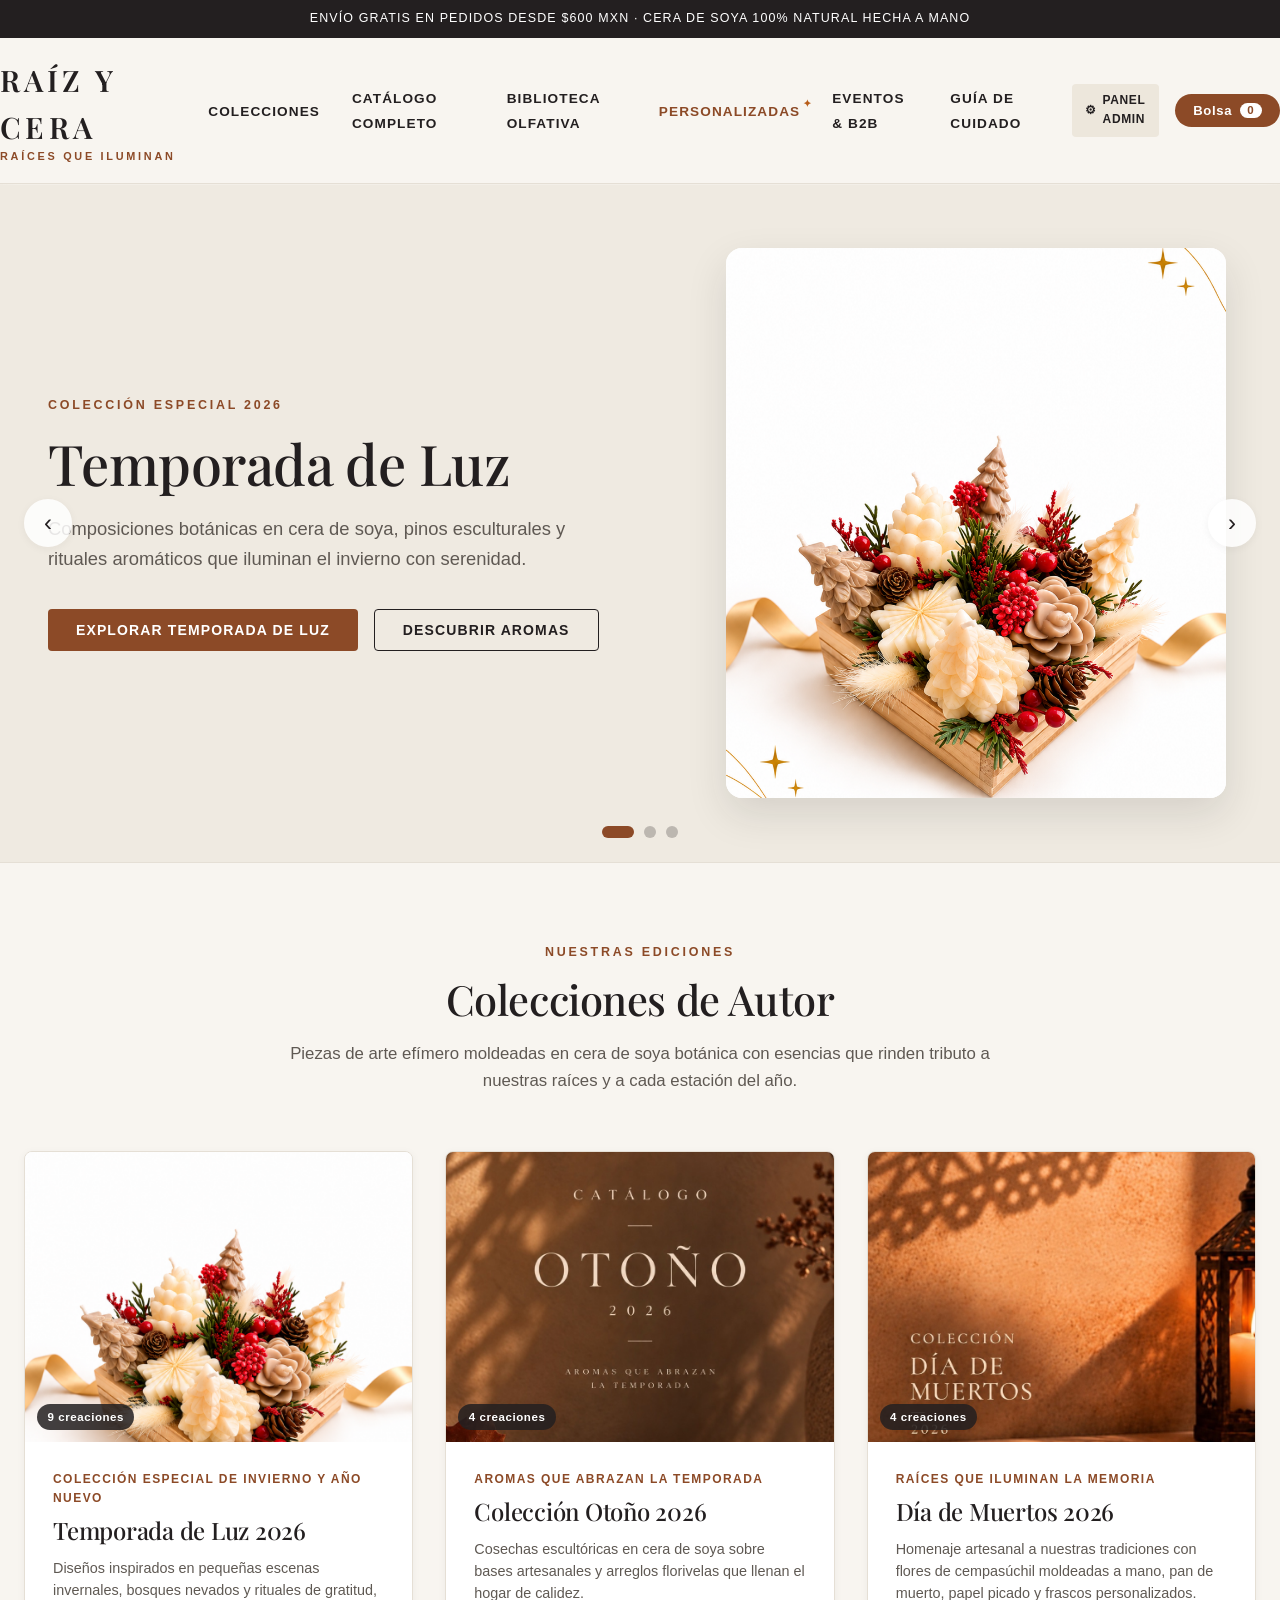
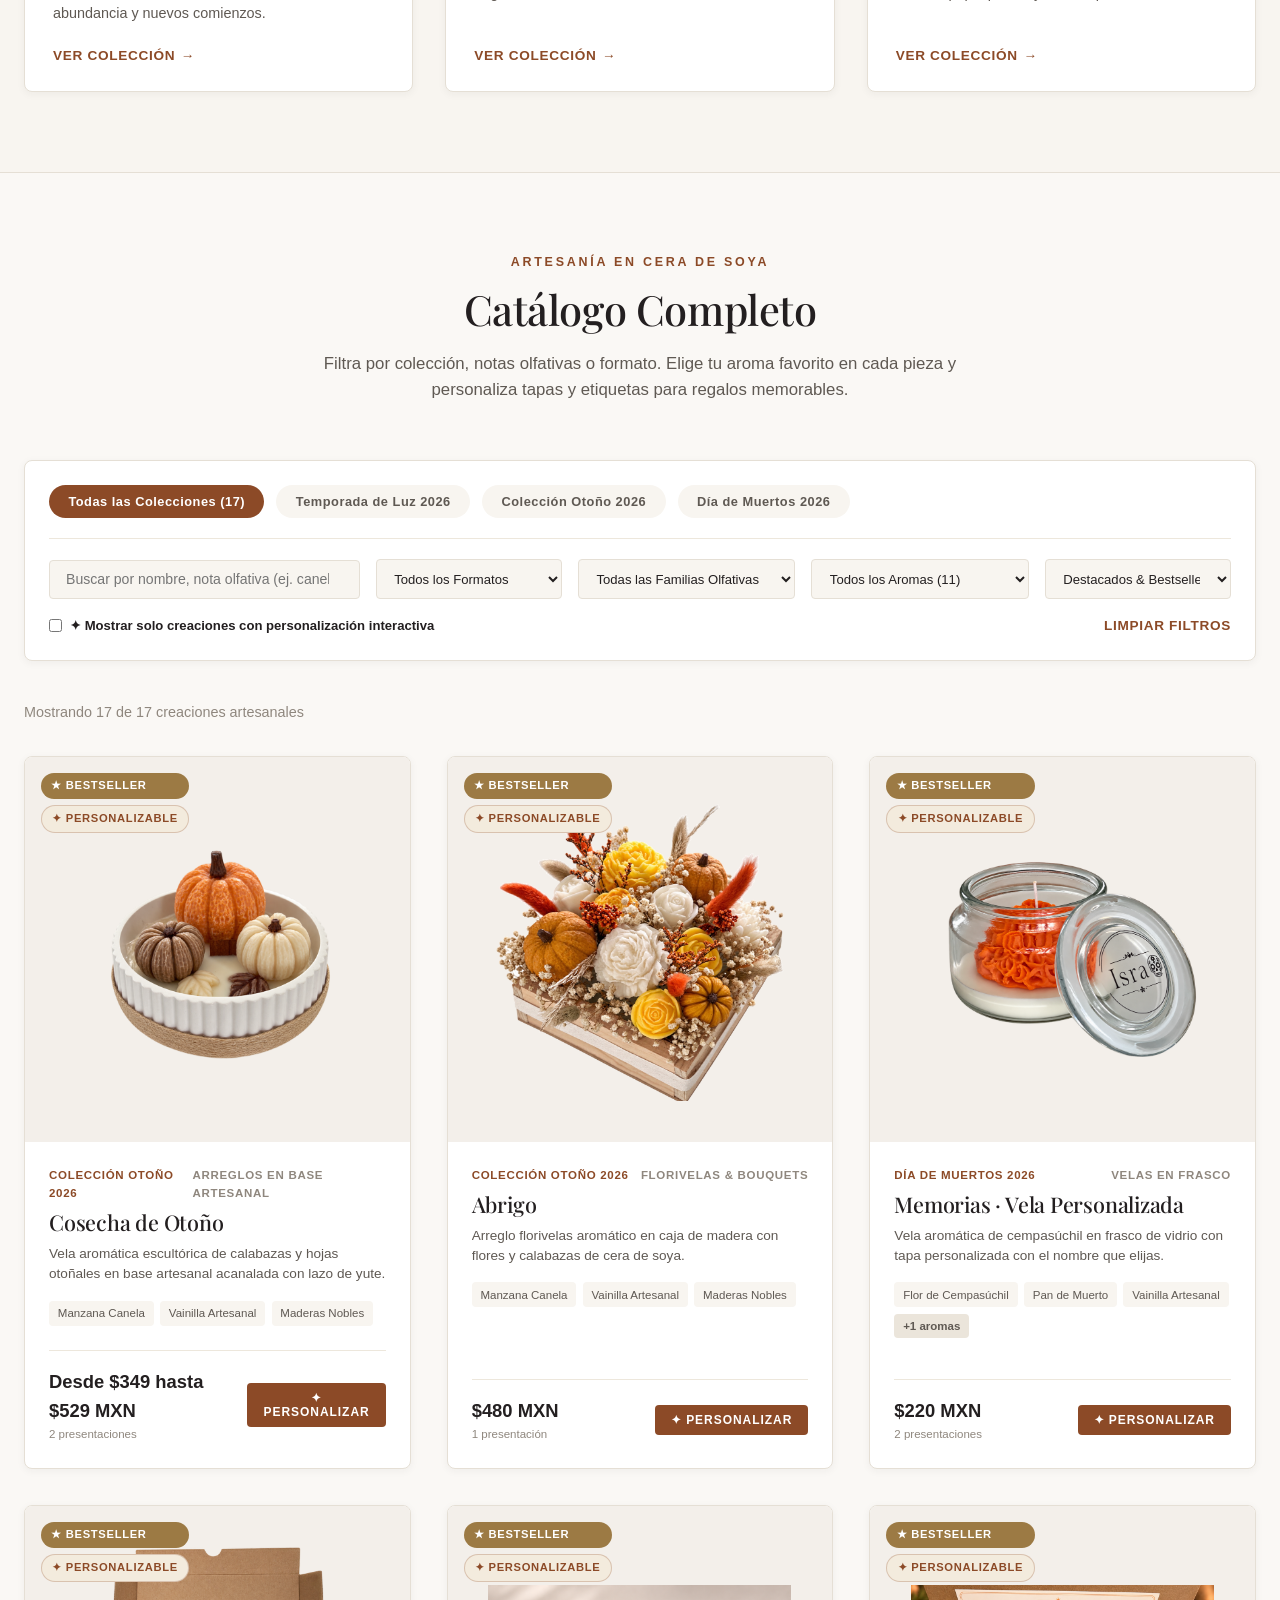
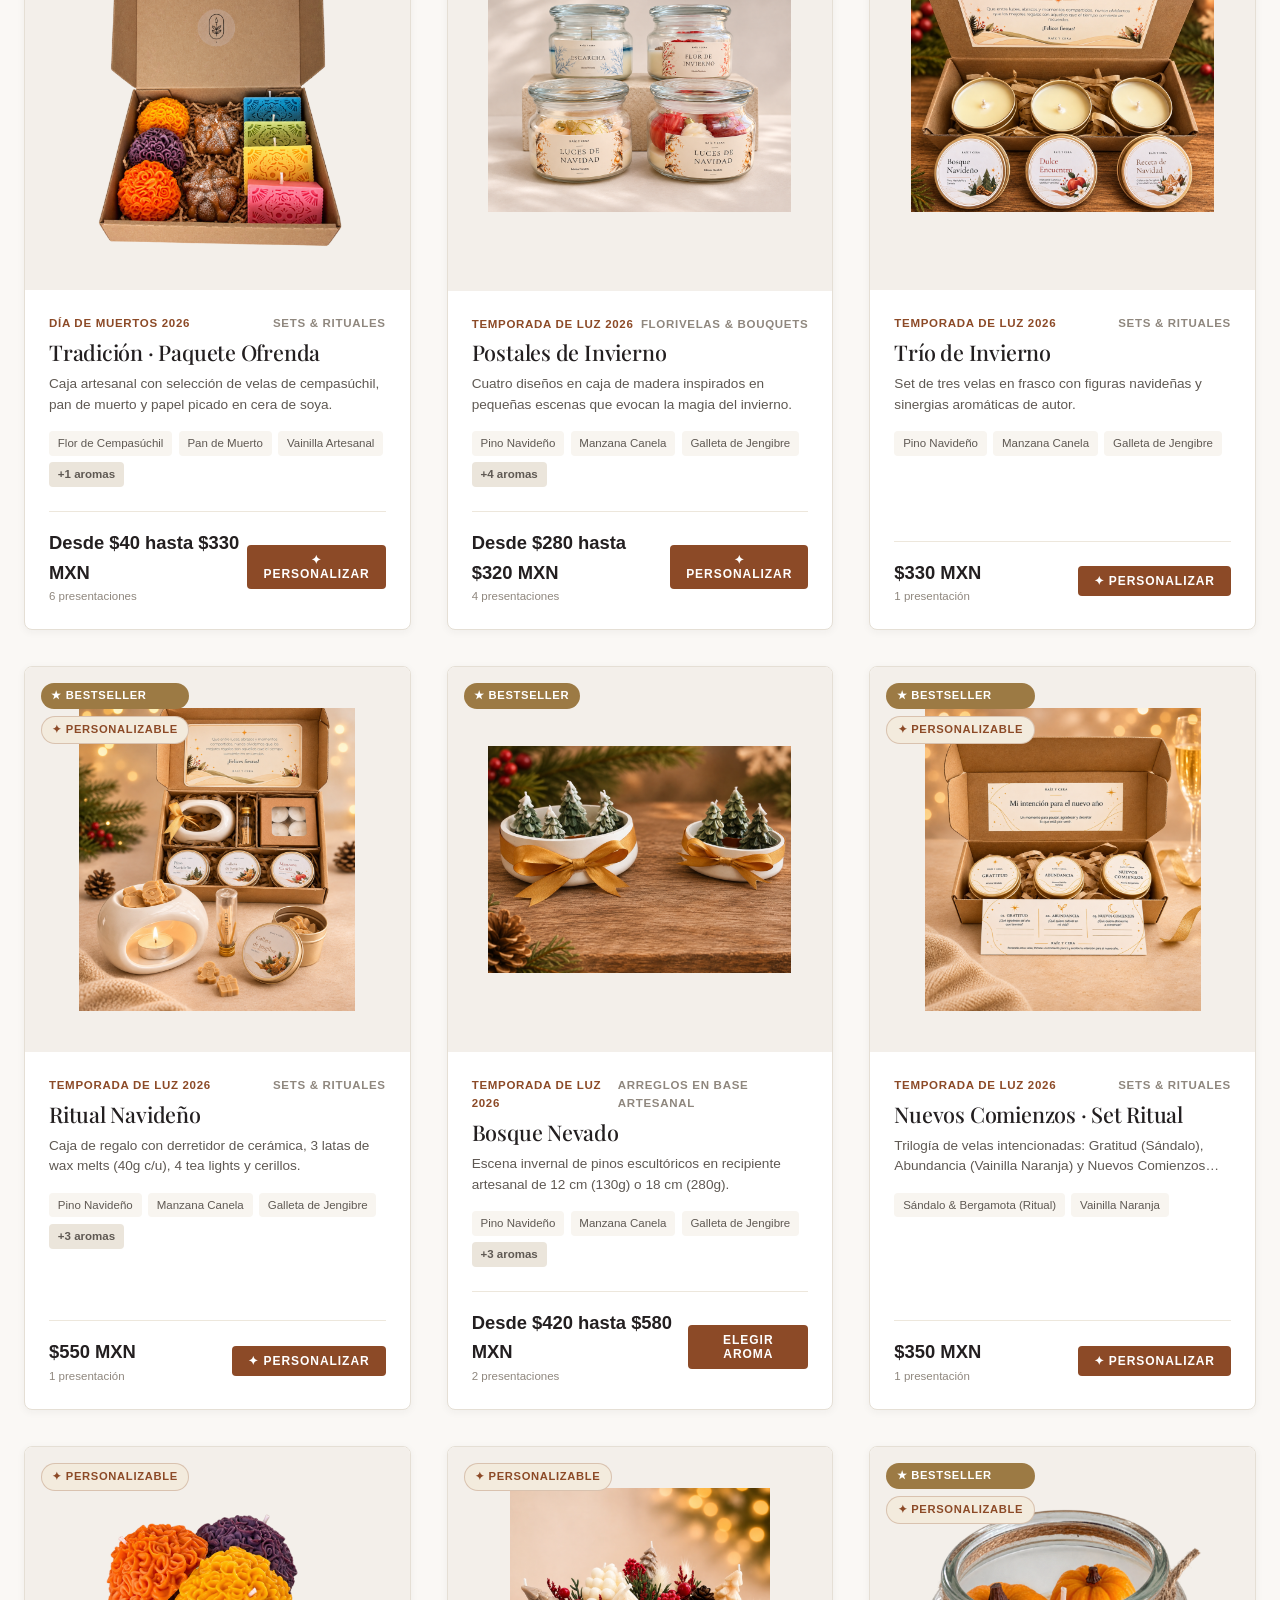
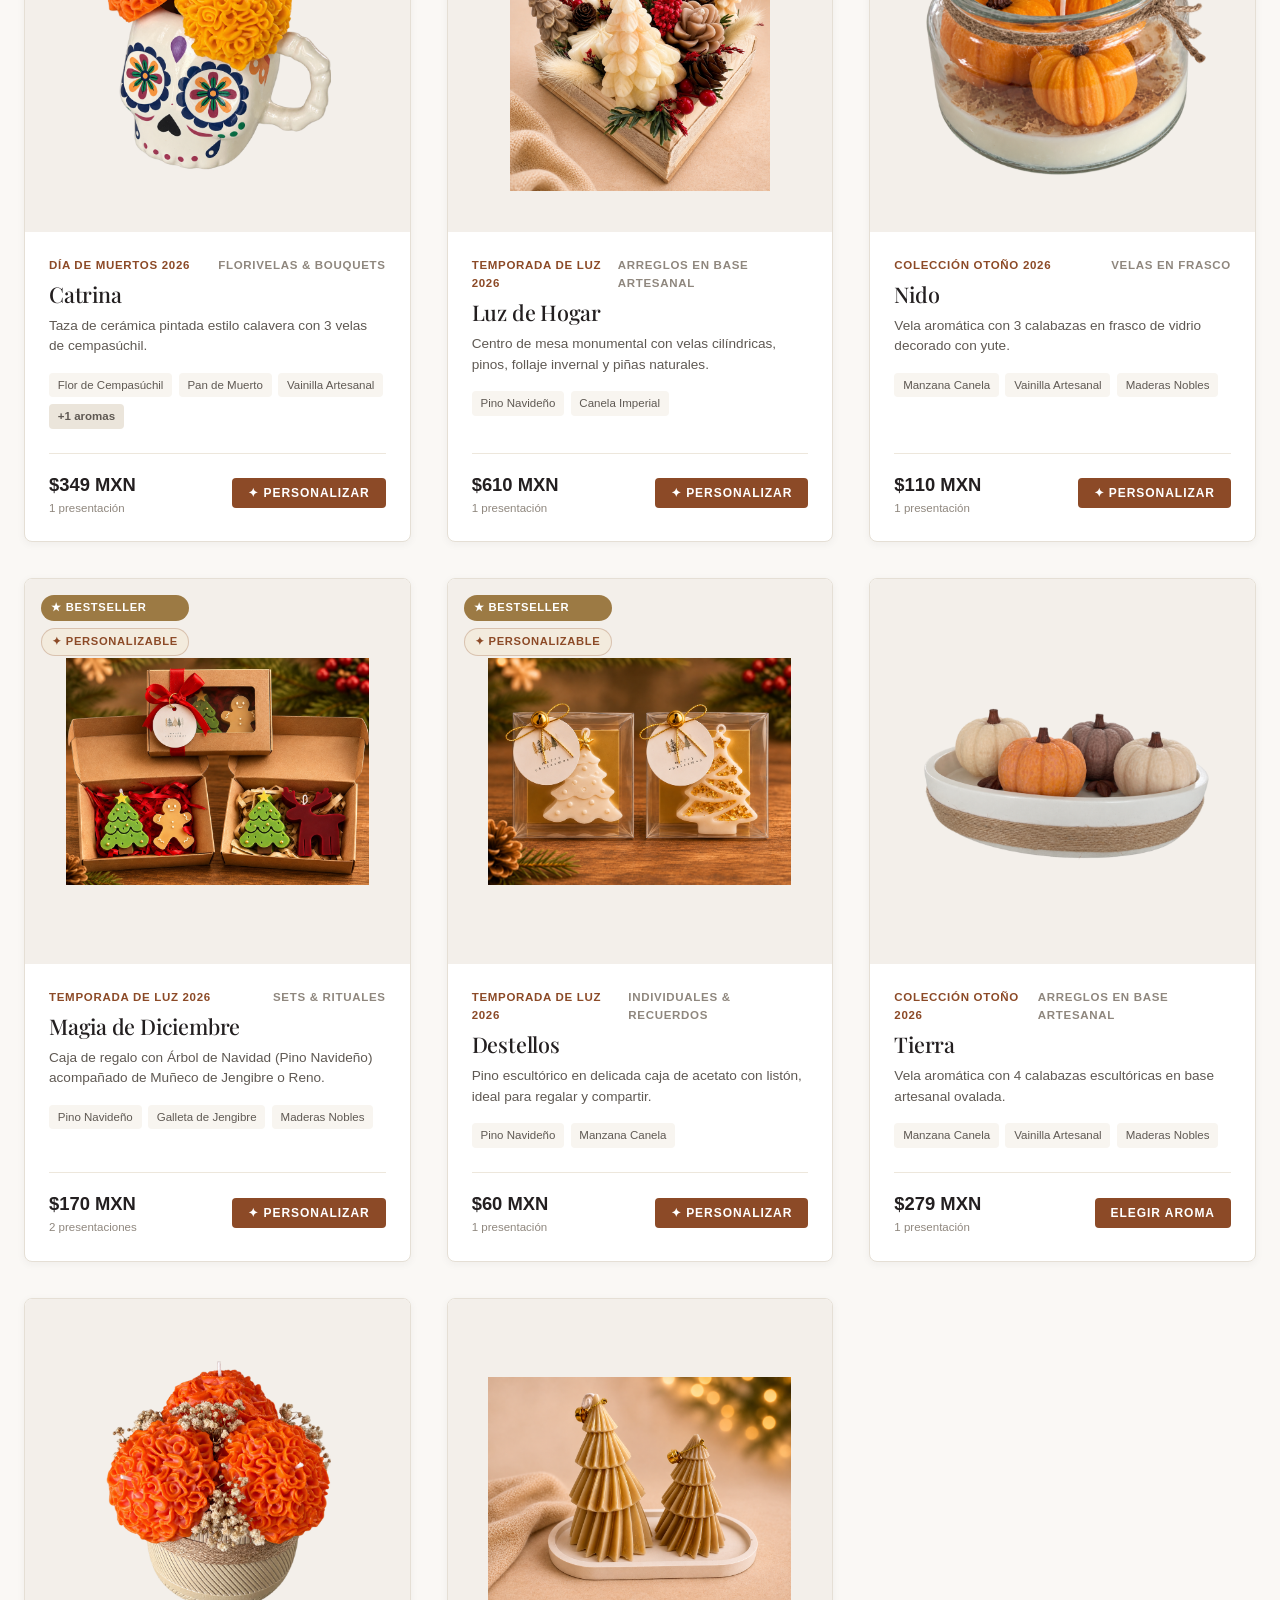
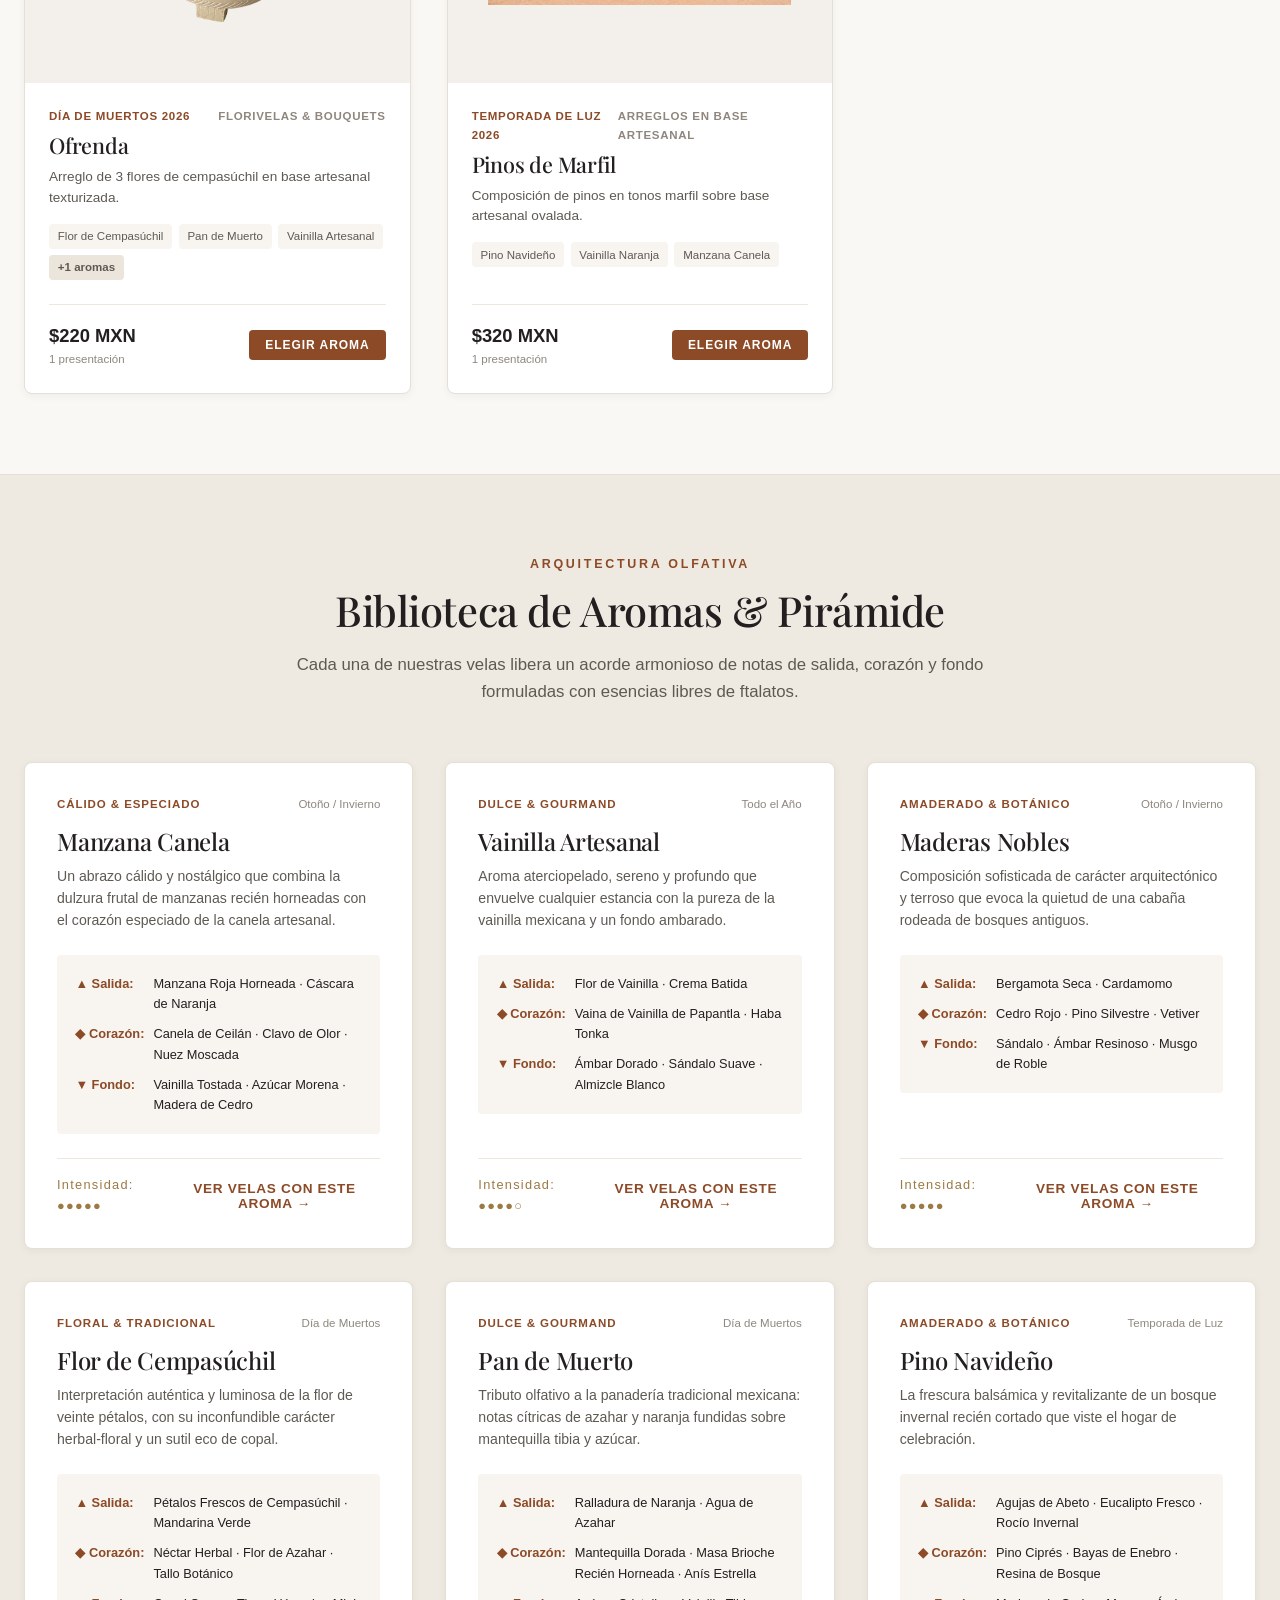
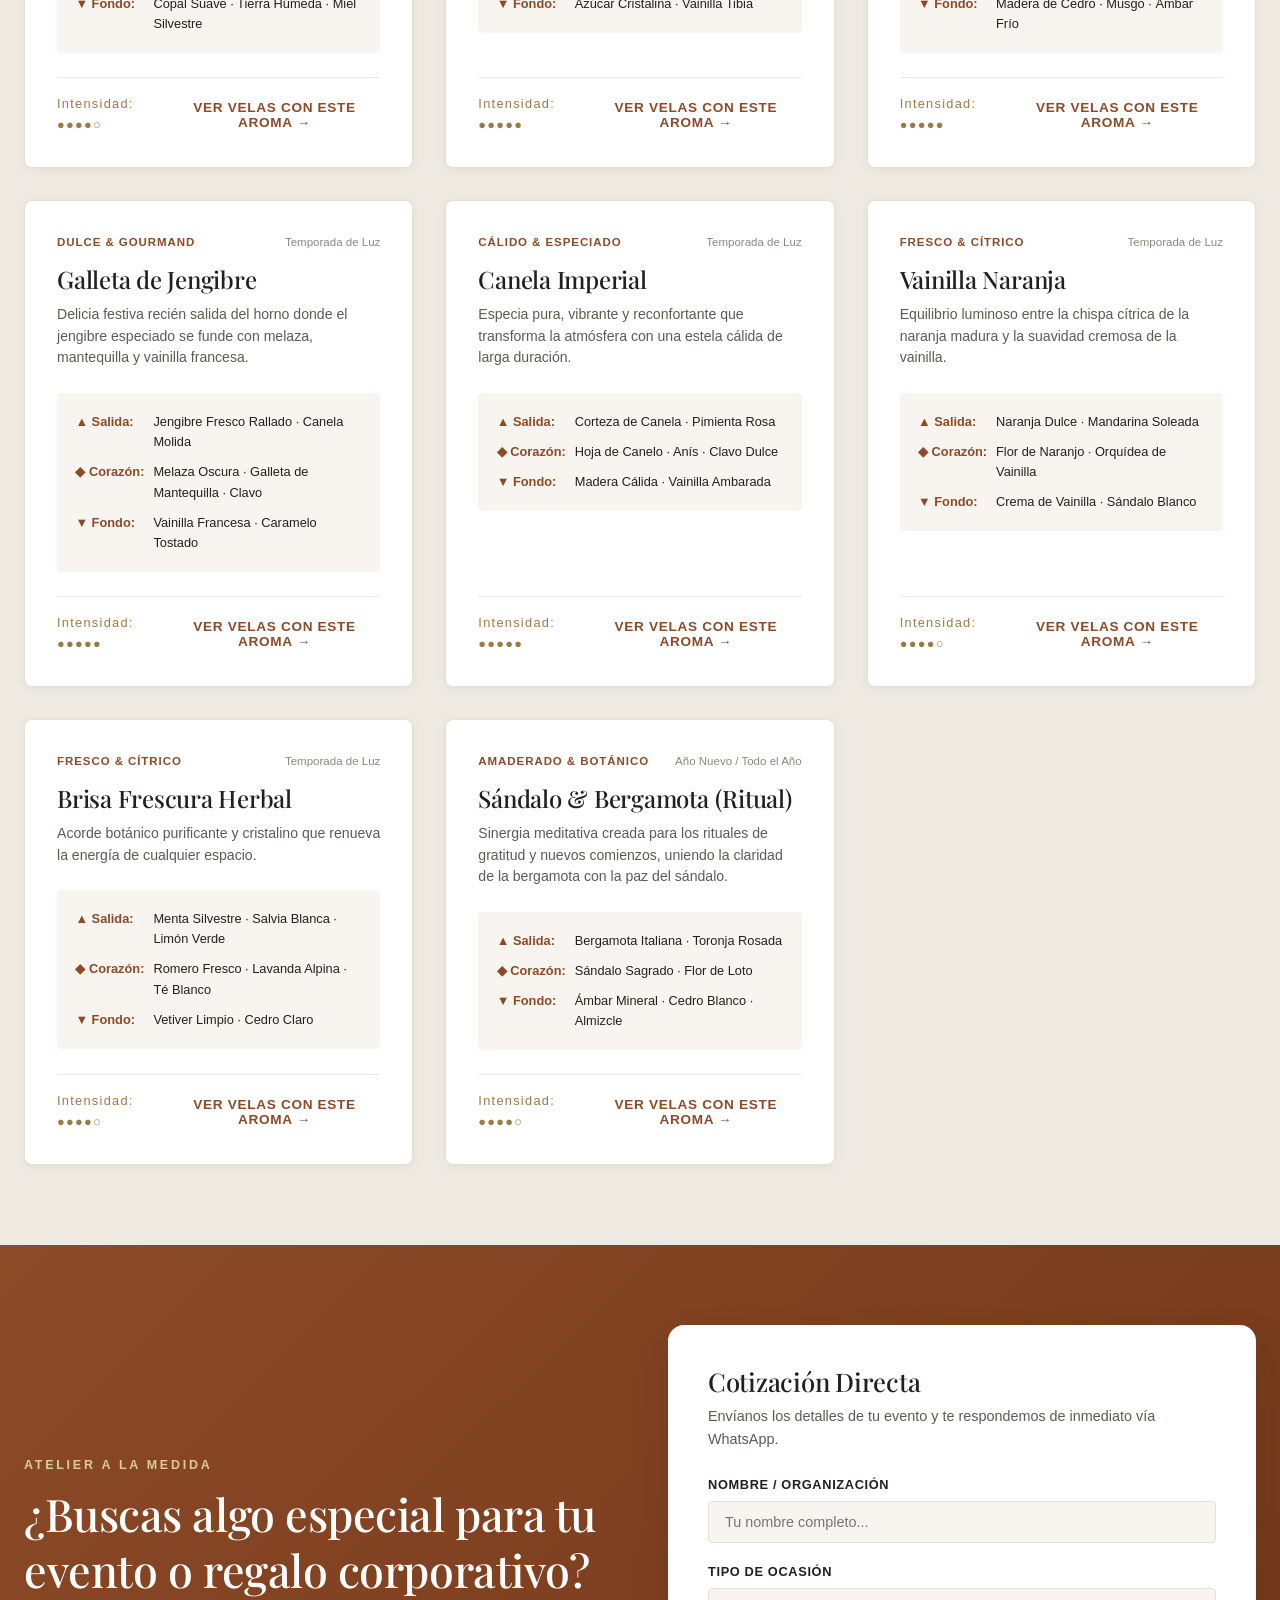
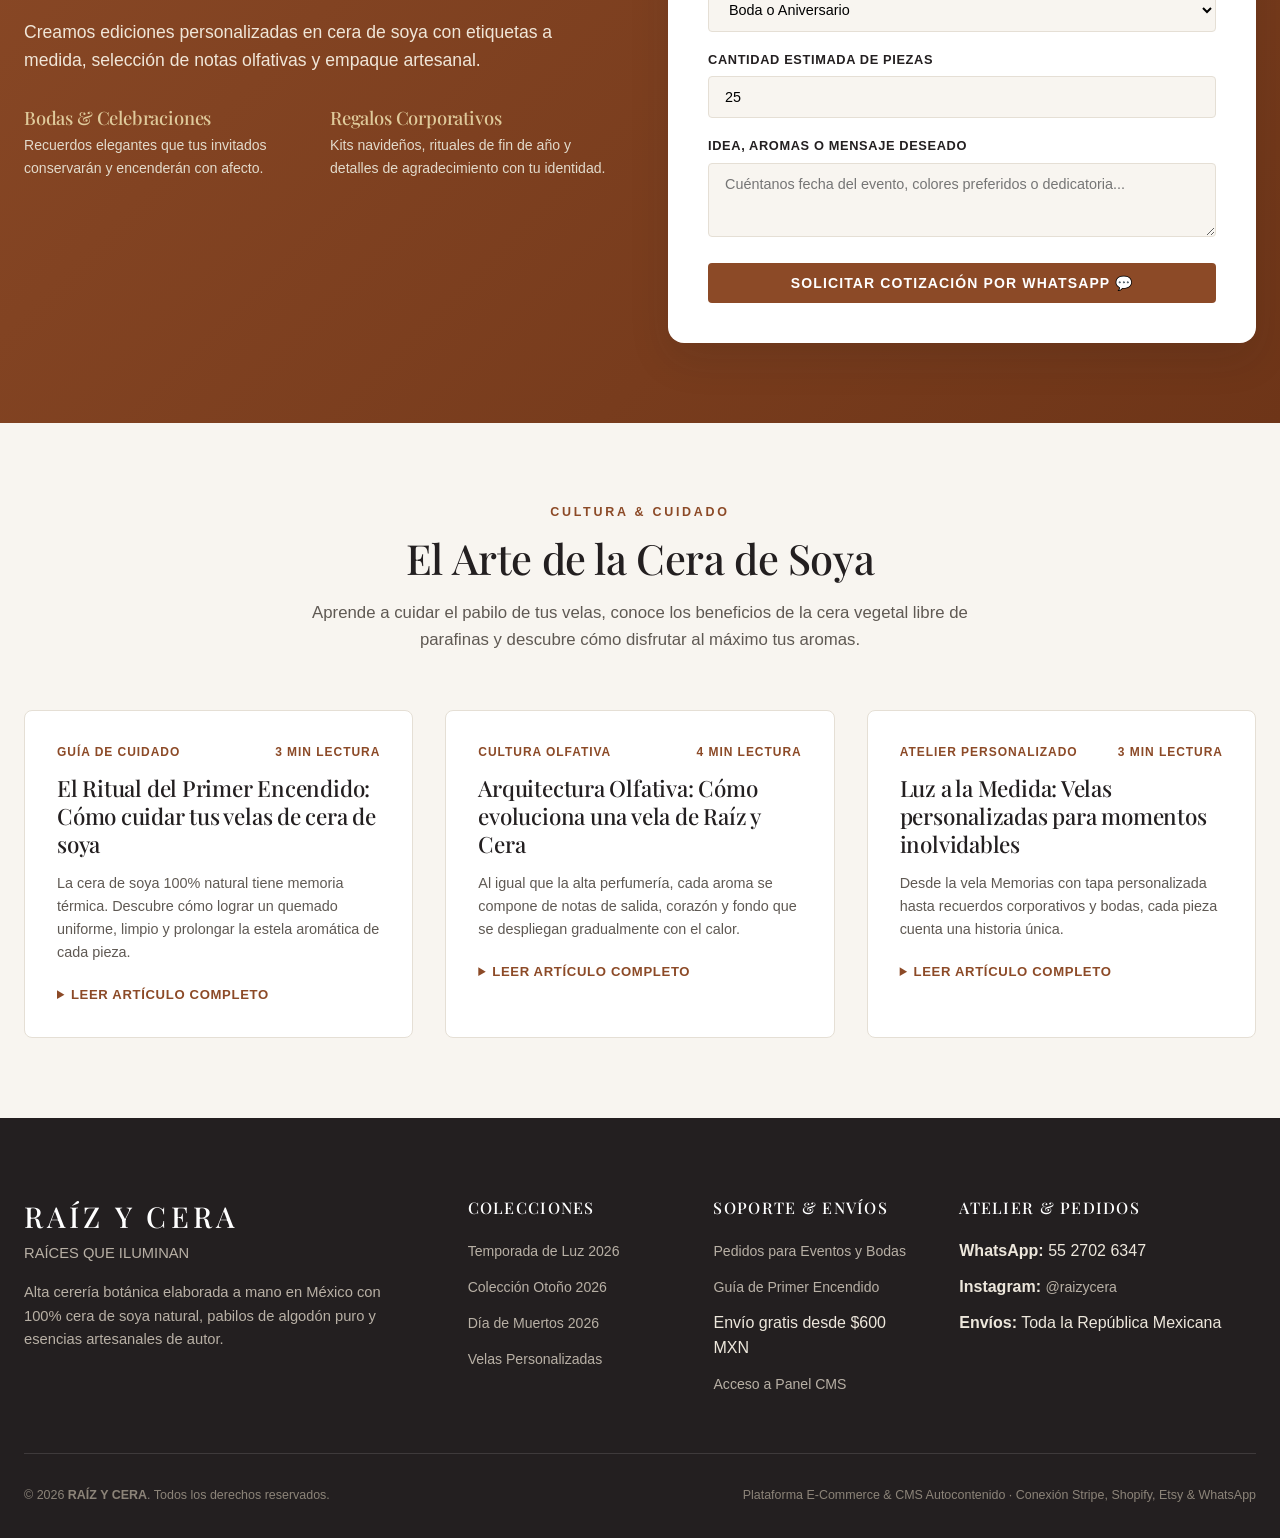
==== commit 430a1a30: "Lanzamiento Raíz y Cera E-Commerce & CMS" ====
--- a/index.html
+++ b/index.html
@@ -275,8 +275,8 @@
   </footer>
 
   <!-- Slide-Out Cart Drawer -->
-  <div class="drawer-backdrop" id="cart-drawer-backdrop" hidden></div>
-  <aside class="cart-drawer" id="cart-drawer" hidden aria-label="Bolsa de compras">
+  <div class="drawer-backdrop" id="cart-drawer-backdrop" style="display: none;" hidden></div>
+  <aside class="cart-drawer" id="cart-drawer" style="display: none;" hidden aria-label="Bolsa de compras">
     <div class="cart-drawer-header">
       <h3>Tu Bolsa (<span class="js-cart-count">0</span>)</h3>
       <button type="button" class="drawer-close-btn" id="cart-drawer-close" aria-label="Cerrar bolsa">&times;</button>
@@ -340,7 +340,7 @@
   </aside>
 
   <!-- Product Detail & Interactive Customization Modal -->
-  <div class="modal-backdrop" id="product-detail-modal" hidden>
+  <div class="modal-backdrop" id="product-detail-modal" style="display: none;" hidden>
     <div class="modal-dialog">
       <button type="button" class="modal-close-btn" id="product-modal-close" aria-label="Cerrar ventana">&times;</button>
       <div id="product-modal-body">
@@ -350,7 +350,7 @@
   </div>
 
   <!-- Checkout Status & Stripe Sandbox Modal -->
-  <div class="modal-backdrop" id="checkout-status-modal" hidden>
+  <div class="modal-backdrop" id="checkout-status-modal" style="display: none;" hidden>
     <div class="modal-dialog" style="max-width: 580px;">
       <button type="button" class="modal-close-btn" id="checkout-status-close" aria-label="Cerrar ventana">&times;</button>
       <div id="checkout-status-body">
--- a/assets/css/main.css
+++ b/assets/css/main.css
@@ -45,6 +45,10 @@
   padding: 0;
 }
 
+[hidden] {
+  display: none !important;
+}
+
 html {
   font-size: 16px;
   scroll-behavior: smooth;
@@ -1202,6 +1206,11 @@
   z-index: 1000;
 }
 
+.drawer-backdrop[hidden],
+.cart-drawer[hidden] {
+  display: none !important;
+}
+
 .cart-drawer {
   position: fixed;
   top: 0;
@@ -1432,6 +1441,10 @@
   align-items: center;
   justify-content: center;
   padding: 1.5rem;
+}
+
+.modal-backdrop[hidden] {
+  display: none !important;
 }
 
 .modal-dialog {
